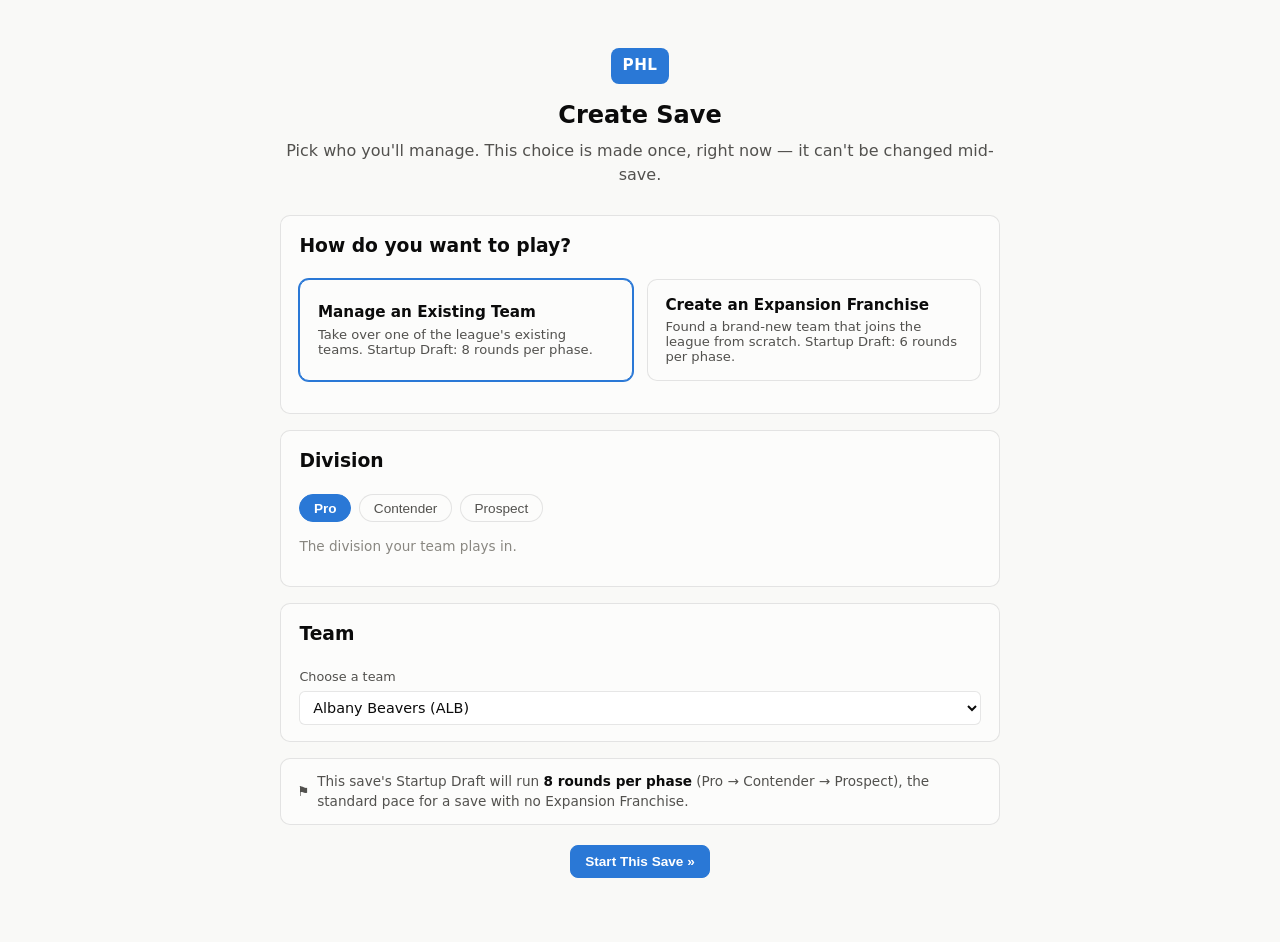
==== create-save.html @ 944d2373 "expansion changes" ====
<!DOCTYPE html>
<html lang="en">
<head>
<meta charset="UTF-8">
<meta name="viewport" content="width=device-width, initial-scale=1.0">
<title>Create Save — PHL Franchise Simulator</title>
<link rel="icon" type="image/svg+xml" href="favicon.svg">
<link rel="stylesheet" href="css/style.css">
</head>
<body>
  <div class="wizard-page">
    <div class="wizard-shell">
      <div class="wizard-header">
        <span class="wizard-brand-mark">PHL</span>
        <h1>Create Save</h1>
        <p>Pick who you'll manage. This choice is made once, right now &mdash; it can't be changed mid-save.</p>
      </div>
      <div id="wizard-root"></div>
    </div>
  </div>

  <!-- Plain scripts (no ES modules), same pattern as index.html — this page
       only needs enough of the stack to read/write the shared save. -->
  <script src="js/utils.js"></script>
  <script src="js/starterData.js"></script>
  <script src="js/state.js"></script>
  <script src="js/createSave.js"></script>
</body>
</html>
---- css/style.css ----
/* PHL Franchise Simulator — stylesheet
   Color tokens follow a validated categorical/sequential palette (see
   README for details); light/dark are both selected via prefers-color-scheme. */

:root {
  color-scheme: light;
  --surface-1: #fcfcfb;
  --surface-2: #f9f9f7;
  --surface-3: #ffffff;
  --text-primary: #0b0b0b;
  --text-secondary: #52514e;
  --text-muted: #898781;
  --gridline: #e1e0d9;
  --border: rgba(11, 11, 11, 0.10);
  --baseline: #c3c2b7;

  --sidebar-bg: #14141a;
  --sidebar-border: rgba(0, 0, 0, 0.08);

  --series-blue: #2a78d6;
  --series-orange: #eb6834;
  --series-aqua: #1baf7a;
  --series-yellow: #eda100;
  --series-magenta: #e87ba4;
  --series-green: #008300;
  --series-violet: #4a3aa7;
  --series-red: #e34948;

  --good: #0ca30c;
  --warning: #fab219;
  --serious: #ec835a;
  --critical: #d03b3b;

  --radius: 10px;
}

@media (prefers-color-scheme: dark) {
  :root {
    color-scheme: dark;
    --surface-1: #1a1a19;
    --surface-2: #0d0d0d;
    --surface-3: #232322;
    --text-primary: #ffffff;
    --text-secondary: #c3c2b7;
    --text-muted: #898781;
    --gridline: #2c2c2a;
    --border: rgba(255, 255, 255, 0.10);
    --baseline: #383835;

    --series-blue: #3987e5;
    --series-orange: #d95926;
    --series-aqua: #199e70;
    --series-yellow: #c98500;
    --series-magenta: #d55181;
    --series-green: #008300;
    --series-violet: #9085e9;
    --series-red: #e66767;

    --good: #0ca30c;
    --warning: #fab219;
    --serious: #ec835a;
    --critical: #e66767;

    --sidebar-bg: #0a0a0c;
    --sidebar-border: rgba(255, 255, 255, 0.08);
  }
}

* { box-sizing: border-box; }

body {
  margin: 0;
  font-family: system-ui, -apple-system, "Segoe UI", sans-serif;
  background: var(--surface-2);
  color: var(--text-primary);
  line-height: 1.5;
}

.muted { color: var(--text-muted); }
.small { font-size: 0.85rem; }
em { color: var(--text-secondary); font-style: normal; }

/* ---------- App shell: sidebar + main area ---------- */
.app-shell {
  display: flex;
  min-height: 100vh;
  align-items: stretch;
}

/* ---------- Sidebar ---------- */
.sidebar {
  width: 232px;
  flex: 0 0 232px;
  background: var(--sidebar-bg);
  border-right: 1px solid var(--sidebar-border);
  display: flex;
  flex-direction: column;
  padding: 1.1rem 0.9rem;
  position: sticky;
  top: 0;
  height: 100vh;
  overflow-y: auto;
  color: #f2f2f0;
}
.sidebar-brand {
  display: flex;
  align-items: center;
  gap: 0.6rem;
  padding: 0.2rem 0.4rem 1rem;
}
.sidebar-brand-mark {
  background: var(--series-blue);
  color: white;
  font-weight: 700;
  padding: 0.35rem 0.55rem;
  border-radius: 8px;
  letter-spacing: 0.03em;
  font-size: 0.9rem;
}
.sidebar-brand-text {
  font-weight: 600;
  font-size: 0.8rem;
  line-height: 1.15;
  color: #f2f2f0;
}

.sidebar-franchise {
  background: rgba(255, 255, 255, 0.04);
  border: 1px solid rgba(255, 255, 255, 0.08);
  border-radius: var(--radius);
  padding: 0.85rem 0.75rem;
  margin-bottom: 1.1rem;
  text-align: center;
}
.sidebar-team-badge {
  width: 42px;
  height: 42px;
  margin: 0 auto 0.5rem;
  border-radius: 10px;
  background: var(--accent, var(--series-blue));
  color: white;
  font-weight: 700;
  font-size: 0.85rem;
  display: flex;
  align-items: center;
  justify-content: center;
}
.sidebar-team-name { font-weight: 600; font-size: 0.88rem; color: #fff; }
.sidebar-team-sub { font-size: 0.72rem; color: #9a9a9e; margin-top: 0.15rem; }
.sidebar-franchise-empty { padding: 0.2rem; line-height: 1.4; }

.sidebar-section-label {
  font-size: 0.68rem;
  text-transform: uppercase;
  letter-spacing: 0.06em;
  color: #75757c;
  padding: 0 0.4rem 0.4rem;
}

.sidebar-nav {
  display: flex;
  flex-direction: column;
  gap: 0.1rem;
  flex: 1;
  overflow-y: auto;
}
.nav-item {
  display: flex;
  align-items: center;
  gap: 0.65rem;
  background: transparent;
  border: none;
  border-radius: 8px;
  padding: 0.55rem 0.65rem;
  font-size: 0.85rem;
  color: #c7c7cc;
  cursor: pointer;
  text-align: left;
  white-space: nowrap;
}
.nav-item:hover { background: rgba(255, 255, 255, 0.06); color: #fff; }
.nav-item-active {
  background: color-mix(in srgb, var(--series-blue) 22%, transparent);
  color: #fff;
  font-weight: 600;
  box-shadow: inset 2px 0 0 var(--series-blue);
}
.nav-icon { font-size: 0.95rem; width: 1.1rem; text-align: center; flex: 0 0 auto; }

.sidebar-bottom { padding-top: 0.75rem; margin-top: 0.5rem; border-top: 1px solid rgba(255, 255, 255, 0.08); }
.btn-sidebar-action {
  width: 100%;
  display: flex;
  align-items: center;
  gap: 0.6rem;
  background: transparent;
  border: 1px solid rgba(255, 255, 255, 0.12);
  border-radius: 8px;
  padding: 0.55rem 0.65rem;
  font-size: 0.82rem;
  color: #c7c7cc;
  cursor: pointer;
}
.btn-sidebar-action:hover { background: rgba(255, 255, 255, 0.06); color: #fff; }

/* ---------- Main area ---------- */
.main-area {
  flex: 1;
  min-width: 0;
  display: flex;
  flex-direction: column;
}

.top-header {
  background: var(--surface-1);
  border-bottom: 1px solid var(--border);
  position: sticky;
  top: 0;
  z-index: 10;
  display: flex;
  align-items: center;
  justify-content: space-between;
  flex-wrap: wrap;
  gap: 0.75rem;
  padding: 0.9rem 1.4rem;
}
.top-header-title { min-width: 160px; }
.top-header-eyebrow {
  font-size: 0.68rem;
  text-transform: uppercase;
  letter-spacing: 0.08em;
  color: var(--text-muted);
  margin-bottom: 0.1rem;
}
.top-header-title h1 { margin: 0; font-size: 1.2rem; }

.top-header-stats { display: flex; gap: 0.5rem; flex-wrap: wrap; }
.stat-pill {
  display: flex;
  flex-direction: column;
  align-items: flex-start;
  gap: 0.05rem;
  background: var(--surface-2);
  border: 1px solid var(--border);
  border-radius: 10px;
  padding: 0.3rem 0.65rem;
  min-width: 64px;
}
.stat-pill-label { font-size: 0.62rem; text-transform: uppercase; letter-spacing: 0.04em; color: var(--text-muted); }
.stat-pill-value { font-size: 0.85rem; font-weight: 700; }
.stat-pill-warn { border-color: var(--critical); }
.stat-pill-warn .stat-pill-value { color: var(--critical); }

.header-advance { display: flex; align-items: center; gap: 0.6rem; }
.week-pill {
  background: var(--surface-2);
  border: 1px solid var(--border);
  border-radius: 999px;
  padding: 0.25rem 0.7rem;
  font-size: 0.8rem;
  font-weight: 600;
  white-space: nowrap;
}
.header-block-warning {
  max-width: 260px;
  font-size: 0.72rem;
  padding: 0.3rem 0.5rem;
  margin-top: 0;
}

/* ---------- Layout ---------- */
.app-main {
  max-width: 1200px;
  padding: 1.25rem 1.4rem;
  width: 100%;
}
.tab-panel { display: none; }
.tab-panel-active { display: block; }

.app-footer {
  text-align: center;
  padding: 1.5rem 1rem 2.5rem;
}

.panel-header {
  display: flex;
  align-items: center;
  justify-content: space-between;
  flex-wrap: wrap;
  gap: 0.75rem;
  margin-bottom: 1rem;
}
.panel-header h2 { margin: 0; }
.header-actions { display: flex; gap: 0.5rem; flex-wrap: wrap; }

/* ---------- Buttons ---------- */
.btn {
  background: var(--surface-3);
  border: 1px solid var(--border);
  color: var(--text-primary);
  padding: 0.5rem 0.9rem;
  border-radius: 8px;
  font-size: 0.85rem;
  cursor: pointer;
}
.btn:hover { border-color: var(--series-blue); }
.btn-primary {
  background: var(--series-blue);
  border-color: var(--series-blue);
  color: white;
  font-weight: 600;
}
.btn-primary:hover { filter: brightness(1.08); }
.btn-danger { color: var(--critical); }
.btn-danger:hover { border-color: var(--critical); }
.btn-sm { padding: 0.3rem 0.6rem; font-size: 0.78rem; }

.action-row {
  display: flex;
  align-items: center;
  gap: 0.6rem;
  flex-wrap: wrap;
  margin-bottom: 1rem;
}

/* ---------- Cards ---------- */
.form-card, .cap-summary-card {
  background: var(--surface-1);
  border: 1px solid var(--border);
  border-radius: var(--radius);
  padding: 1rem 1.15rem;
  margin-bottom: 1rem;
}
.form-card h3 { margin-top: 0; }
.form-grid {
  display: grid;
  grid-template-columns: repeat(auto-fit, minmax(180px, 1fr));
  gap: 0.75rem;
}
label {
  display: flex;
  flex-direction: column;
  gap: 0.3rem;
  font-size: 0.8rem;
  color: var(--text-secondary);
}
input, select {
  font-family: inherit;
  font-size: 0.9rem;
  padding: 0.45rem 0.55rem;
  border-radius: 6px;
  border: 1px solid var(--border);
  background: var(--surface-3);
  color: var(--text-primary);
}
.form-actions { display: flex; gap: 0.5rem; margin-top: 0.9rem; }

.empty-state {
  background: var(--surface-1);
  border: 1px dashed var(--baseline);
  border-radius: var(--radius);
  padding: 1.5rem;
  text-align: center;
  margin-bottom: 1rem;
}

/* ---------- Divisions / teams ---------- */
.division-block { margin-bottom: 1.75rem; }
.division-title { margin-bottom: 0.6rem; }
.team-grid {
  display: grid;
  grid-template-columns: repeat(auto-fill, minmax(220px, 1fr));
  gap: 0.75rem;
}
.team-card {
  border: 1px solid var(--border);
  border-top: 3px solid var(--accent, var(--series-blue));
  background: var(--surface-1);
  border-radius: var(--radius);
  padding: 0.85rem;
}
.team-card-head { display: flex; align-items: center; gap: 0.5rem; margin-bottom: 0.4rem; }
.team-badge {
  background: var(--accent, var(--series-blue));
  color: white;
  font-weight: 700;
  font-size: 0.75rem;
  padding: 0.15rem 0.4rem;
  border-radius: 5px;
}
.team-name { font-weight: 600; }
.team-name-link { cursor: pointer; }
.team-name-link:hover { text-decoration: underline; }
.team-card-stats { font-size: 0.82rem; color: var(--text-secondary); margin-bottom: 0.4rem; }
.team-card-cap { font-size: 0.78rem; margin: 0.25rem 0 0.6rem; }
.team-card-actions { display: flex; gap: 0.4rem; }

.cap-bar, .mini-bar {
  height: 8px;
  background: var(--gridline);
  border-radius: 5px;
  overflow: hidden;
}
.cap-bar-fill {
  height: 100%;
  background: var(--series-blue);
  border-radius: 5px;
}
.cap-bar-lg { height: 12px; margin: 0.5rem 0; }
.cap-over .cap-bar-fill { background: var(--critical); }
.mini-bar { width: 90px; }
.mini-bar-fill { height: 100%; background: var(--series-blue); border-radius: 5px; }
.bar-cell { min-width: 100px; }

.warning-banner {
  background: color-mix(in srgb, var(--critical) 12%, transparent);
  color: var(--critical);
  border: 1px solid var(--critical);
  padding: 0.5rem 0.75rem;
  border-radius: 8px;
  font-size: 0.85rem;
  margin-top: 0.5rem;
}

/* ---------- Tables ---------- */
.data-table {
  width: 100%;
  border-collapse: collapse;
  background: var(--surface-1);
  border: 1px solid var(--border);
  border-radius: var(--radius);
  overflow: hidden;
  font-size: 0.85rem;
  margin-bottom: 1rem;
}
.data-table th, .data-table td {
  text-align: left;
  padding: 0.5rem 0.6rem;
  border-bottom: 1px solid var(--gridline);
  font-variant-numeric: tabular-nums;
}
.data-table th {
  background: var(--surface-2);
  color: var(--text-secondary);
  font-weight: 600;
  font-size: 0.78rem;
  text-transform: uppercase;
  letter-spacing: 0.03em;
}
.data-table tbody tr:last-child td { border-bottom: none; }
.data-table.compact th, .data-table.compact td { padding: 0.35rem 0.5rem; }
.row-actions { display: flex; gap: 0.35rem; white-space: nowrap; }
.team-cell { display: flex; align-items: center; gap: 0.5rem; }
.dot { width: 9px; height: 9px; border-radius: 50%; display: inline-block; }
.standings-table tr.in-playoffs td:first-child { box-shadow: inset 3px 0 0 var(--good); }
.standings-table tr.in-wildcard td:first-child { box-shadow: inset 3px 0 0 var(--warning); }

/* ---------- Pills / chips ---------- */
.pill {
  display: inline-block;
  background: var(--surface-2);
  border: 1px solid var(--border);
  border-radius: 999px;
  padding: 0.2rem 0.6rem;
  font-size: 0.78rem;
}
.pill-accent { border-color: var(--series-blue); color: var(--series-blue); font-weight: 600; }
.pill-warn { border-color: var(--warning); color: var(--serious); }
.pill-clinch { border-color: var(--good); color: var(--good); font-weight: 600; }

.tab-strip { display: flex; gap: 0.4rem; margin-bottom: 1rem; flex-wrap: wrap; }
.chip {
  background: var(--surface-1);
  border: 1px solid var(--border);
  border-radius: 999px;
  padding: 0.35rem 0.85rem;
  font-size: 0.85rem;
  cursor: pointer;
  color: var(--text-secondary);
}
.chip-active { background: var(--series-blue); border-color: var(--series-blue); color: white; font-weight: 600; }

.filter-bar { display: flex; gap: 0.6rem; flex-wrap: wrap; margin-bottom: 1rem; }
.filter-bar select { min-width: 140px; }

/* ---------- Schedule ---------- */
.schedule-list { display: grid; gap: 0.75rem; }
.week-block {
  background: var(--surface-1);
  border: 1px solid var(--border);
  border-radius: var(--radius);
  padding: 0.75rem 1rem;
}
.week-block h4 { margin: 0 0 0.5rem; font-size: 0.9rem; color: var(--text-secondary); }
.game-row {
  display: grid;
  grid-template-columns: 1fr auto 1fr auto;
  align-items: center;
  padding: 0.3rem 0;
  font-size: 0.88rem;
  font-variant-numeric: tabular-nums;
  border-bottom: 1px dashed var(--gridline);
}
.game-row[data-action="toggle-box"] { cursor: pointer; }
.game-row[data-action="toggle-box"]:hover { background: var(--surface-2); }
.game-row:last-child { border-bottom: none; }
.game-team:last-child { text-align: right; }
.game-score { text-align: center; font-weight: 600; }
.game-upcoming .game-score { color: var(--text-muted); font-weight: 400; }
.boxscore-toggle { text-align: right; white-space: nowrap; }

.boxscore { display: grid; grid-template-columns: 1fr 1fr; gap: 1rem; padding: 0.5rem 0 1rem; }
.boxscore-team h5 { margin: 0 0 0.4rem; }
.boxscore-team .data-table { margin-bottom: 0.5rem; }
@media (max-width: 640px) {
  .boxscore { grid-template-columns: 1fr; }
}

/* ---------- Playoffs ---------- */
.playoff-round { margin-bottom: 1.25rem; }
.playoff-round h4 { margin-bottom: 0.6rem; }
.series-grid { display: grid; grid-template-columns: repeat(auto-fit, minmax(240px, 1fr)); gap: 0.75rem; }
.series-card {
  background: var(--surface-1);
  border: 1px solid var(--border);
  border-radius: var(--radius);
  padding: 0.75rem 0.9rem;
}
.series-row { display: flex; justify-content: space-between; padding: 0.15rem 0; }
.series-wins { font-weight: 700; }
.series-games { margin: 0.4rem 0; }
.champion-banner {
  background: color-mix(in srgb, var(--series-yellow) 15%, transparent);
  border: 1px solid var(--series-yellow);
  border-radius: var(--radius);
  padding: 1rem;
  text-align: center;
  font-size: 1.05rem;
  margin-bottom: 1rem;
}

/* ---------- Leaderboards ---------- */
.leaderboard-grid {
  display: grid;
  grid-template-columns: repeat(auto-fit, minmax(260px, 1fr));
  gap: 1rem;
}
.leaderboard-card {
  background: var(--surface-1);
  border: 1px solid var(--border);
  border-radius: var(--radius);
  padding: 0.85rem 1rem;
}
.leaderboard-card h4 { margin-top: 0; }

/* ---------- Dashboard ---------- */
.stat-tile-row { display: flex; gap: 0.75rem; flex-wrap: wrap; margin-bottom: 1.25rem; }
.stat-tile {
  background: var(--surface-1);
  border: 1px solid var(--border);
  border-radius: var(--radius);
  padding: 0.75rem 1.1rem;
  min-width: 130px;
}
.stat-tile-value { font-size: 1.6rem; font-weight: 700; }
.stat-tile-label { color: var(--text-muted); font-size: 0.78rem; text-transform: uppercase; letter-spacing: 0.03em; }
.dashboard-grid {
  display: grid;
  grid-template-columns: repeat(auto-fit, minmax(220px, 1fr));
  gap: 0.75rem;
  margin-bottom: 1rem;
}
.mini-standings { list-style: none; margin: 0; padding: 0; }
.mini-standings li {
  display: flex;
  justify-content: space-between;
  padding: 0.25rem 0;
  border-bottom: 1px dashed var(--gridline);
  font-size: 0.85rem;
}
.mini-standings li:last-child { border-bottom: none; }

/* ---------- Contract offer panel ---------- */
.offer-row td { padding: 0; border-bottom: 1px solid var(--gridline); }
.offer-panel {
  background: var(--surface-2);
  padding: 0.85rem 1rem;
}
.offer-panel-title { font-weight: 600; margin-bottom: 0.5rem; }
.offer-panel-grid {
  display: grid;
  grid-template-columns: repeat(auto-fit, minmax(140px, 1fr));
  gap: 0.75rem;
  align-items: end;
  margin-bottom: 0.5rem;
}
.offer-panel-info { display: flex; flex-direction: column; gap: 0.3rem; }

/* ---------- Trades ---------- */
.trade-columns {
  display: grid;
  grid-template-columns: repeat(auto-fit, minmax(280px, 1fr));
  gap: 1rem;
  margin-bottom: 1rem;
}
.trade-column h3 { margin-top: 0; }
.trade-summary-row {
  display: flex;
  justify-content: space-between;
  padding: 0.3rem 0;
  border-bottom: 1px dashed var(--gridline);
}
.trade-summary-row:last-of-type { border-bottom: none; }

@media (max-width: 900px) {
  .app-shell { flex-direction: column; }
  .sidebar {
    width: 100%;
    flex: 0 0 auto;
    height: auto;
    position: static;
    flex-direction: row;
    align-items: center;
    padding: 0.6rem 0.75rem;
    overflow-x: auto;
    gap: 0.75rem;
  }
  .sidebar-brand { padding: 0; }
  .sidebar-brand-text { display: none; }
  .sidebar-franchise { margin-bottom: 0; padding: 0.4rem 0.6rem; white-space: nowrap; }
  .sidebar-team-badge { width: 30px; height: 30px; margin: 0; }
  .sidebar-section-label { display: none; }
  .sidebar-nav { flex-direction: row; overflow-x: auto; flex: 0 0 auto; }
  .nav-item span:last-child { display: none; }
  .nav-item { padding: 0.5rem; }
  .sidebar-bottom { border-top: none; padding-top: 0; margin-top: 0; }
  .btn-sidebar-action span:last-child { display: none; }
  .btn-sidebar-action { width: auto; padding: 0.5rem; }
}

@media (max-width: 640px) {
  .top-header { flex-direction: column; align-items: flex-start; gap: 0.5rem; }
  .form-grid { grid-template-columns: 1fr; }
}

/* ---------- Create Save wizard (standalone page, no sidebar shell) ---------- */
.wizard-page {
  min-height: 100vh;
  display: flex;
  align-items: flex-start;
  justify-content: center;
  padding: 3rem 1rem 4rem;
}
.wizard-shell { width: 100%; max-width: 720px; }
.wizard-header { text-align: center; margin-bottom: 1.75rem; }
.wizard-brand-mark {
  display: inline-block;
  background: var(--series-blue);
  color: white;
  font-weight: 700;
  padding: 0.4rem 0.7rem;
  border-radius: 8px;
  letter-spacing: 0.03em;
  font-size: 0.95rem;
  margin-bottom: 0.85rem;
}
.wizard-header h1 { margin: 0 0 0.35rem; font-size: 1.5rem; }
.wizard-header p { margin: 0; color: var(--text-secondary); }

.mode-grid {
  display: grid;
  grid-template-columns: repeat(auto-fit, minmax(240px, 1fr));
  gap: 0.85rem;
  margin-bottom: 1rem;
}
.mode-card {
  text-align: left;
  background: var(--surface-1);
  border: 1.5px solid var(--border);
  border-radius: var(--radius);
  padding: 1rem 1.1rem;
  cursor: pointer;
  color: var(--text-primary);
  font-family: inherit;
}
.mode-card:hover { border-color: var(--series-blue); }
.mode-card-selected { border-color: var(--series-blue); box-shadow: 0 0 0 1px var(--series-blue); }
.mode-card h3 { margin: 0 0 0.35rem; font-size: 0.95rem; }
.mode-card p { margin: 0; font-size: 0.82rem; color: var(--text-secondary); }

.chip-row { display: flex; gap: 0.5rem; flex-wrap: wrap; margin-bottom: 0.25rem; }

.draft-rounds-note {
  display: flex;
  align-items: center;
  gap: 0.5rem;
  background: var(--surface-1);
  border: 1px solid var(--border);
  border-radius: var(--radius);
  padding: 0.75rem 1rem;
  margin: 1rem 0;
  font-size: 0.85rem;
  color: var(--text-secondary);
}
.draft-rounds-note strong { color: var(--text-primary); }

.wizard-footer { text-align: center; margin-top: 1.25rem; }
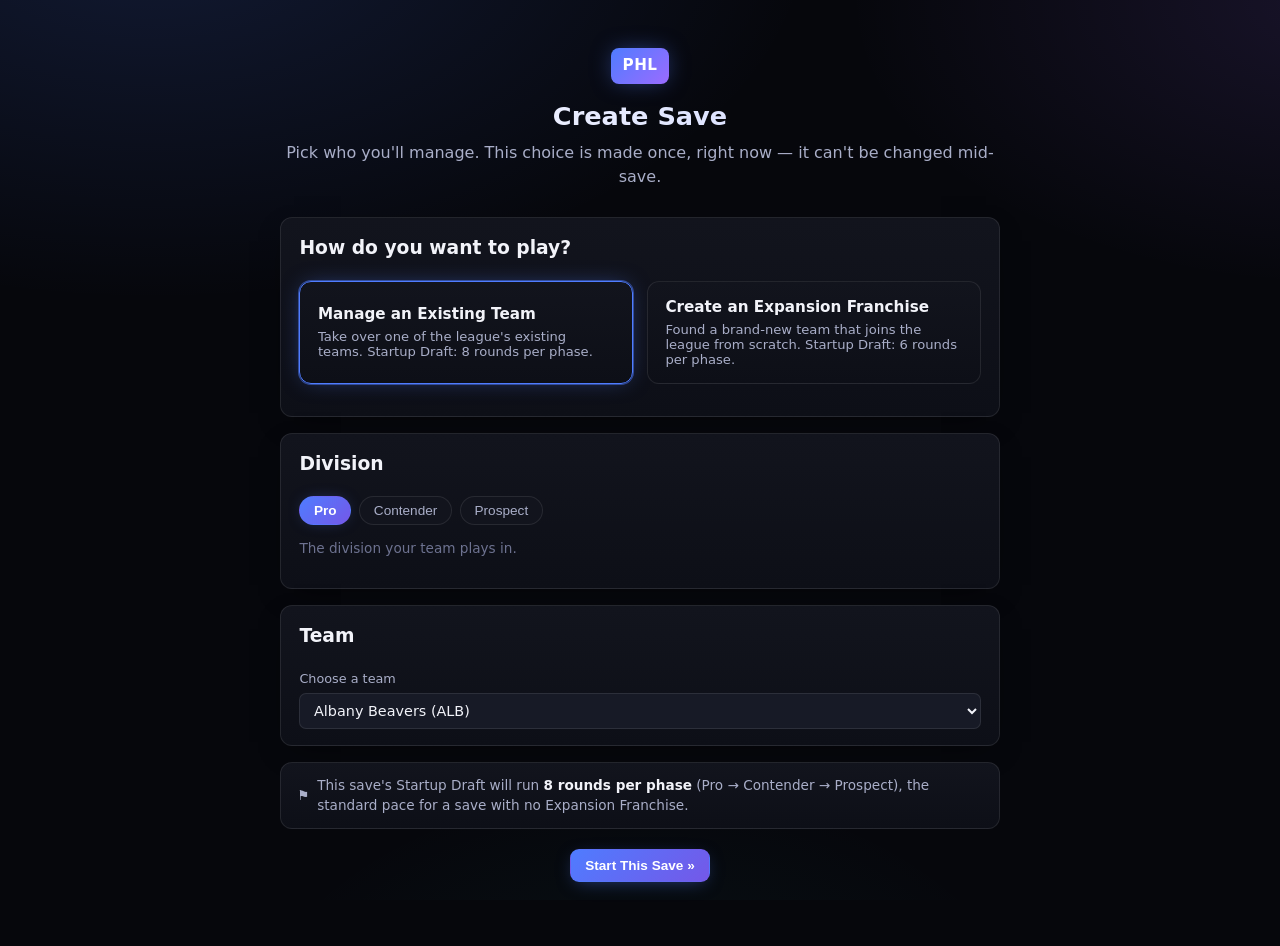
==== commit f5dc2068: "another large ahh update bro omg" ====
--- a/create-save.html
+++ b/create-save.html
@@ -22,6 +22,7 @@
   <!-- Plain scripts (no ES modules), same pattern as index.html — this page
        only needs enough of the stack to read/write the shared save. -->
   <script src="js/utils.js"></script>
+  <script src="js/toast.js"></script>
   <script src="js/starterData.js"></script>
   <script src="js/state.js"></script>
   <script src="js/createSave.js"></script>
--- a/css/style.css
+++ b/css/style.css
@@ -1,69 +1,61 @@
 /* PHL Franchise Simulator — stylesheet
-   Color tokens follow a validated categorical/sequential palette (see
-   README for details); light/dark are both selected via prefers-color-scheme. */
+   A single, deliberately dark "command center" theme — soft glow accents,
+   glassy panels, gradient highlights. Team accent colors still follow a
+   validated categorical palette (js/utils.js CATEGORICAL / colorForId),
+   which is what --accent gets set to inline wherever a team appears. */
 
 :root {
-  color-scheme: light;
-  --surface-1: #fcfcfb;
-  --surface-2: #f9f9f7;
-  --surface-3: #ffffff;
-  --text-primary: #0b0b0b;
-  --text-secondary: #52514e;
-  --text-muted: #898781;
-  --gridline: #e1e0d9;
-  --border: rgba(11, 11, 11, 0.10);
-  --baseline: #c3c2b7;
-
-  --sidebar-bg: #14141a;
-  --sidebar-border: rgba(0, 0, 0, 0.08);
-
-  --series-blue: #2a78d6;
-  --series-orange: #eb6834;
-  --series-aqua: #1baf7a;
-  --series-yellow: #eda100;
-  --series-magenta: #e87ba4;
-  --series-green: #008300;
-  --series-violet: #4a3aa7;
-  --series-red: #e34948;
-
-  --good: #0ca30c;
-  --warning: #fab219;
-  --serious: #ec835a;
-  --critical: #d03b3b;
-
-  --radius: 10px;
-}
-
-@media (prefers-color-scheme: dark) {
-  :root {
-    color-scheme: dark;
-    --surface-1: #1a1a19;
-    --surface-2: #0d0d0d;
-    --surface-3: #232322;
-    --text-primary: #ffffff;
-    --text-secondary: #c3c2b7;
-    --text-muted: #898781;
-    --gridline: #2c2c2a;
-    --border: rgba(255, 255, 255, 0.10);
-    --baseline: #383835;
-
-    --series-blue: #3987e5;
-    --series-orange: #d95926;
-    --series-aqua: #199e70;
-    --series-yellow: #c98500;
-    --series-magenta: #d55181;
-    --series-green: #008300;
-    --series-violet: #9085e9;
-    --series-red: #e66767;
-
-    --good: #0ca30c;
-    --warning: #fab219;
-    --serious: #ec835a;
-    --critical: #e66767;
-
-    --sidebar-bg: #0a0a0c;
-    --sidebar-border: rgba(255, 255, 255, 0.08);
-  }
+  color-scheme: dark;
+
+  /* Base surfaces — layered near-black, each a touch lighter than the last */
+  --bg-void: #06070c;
+  --bg-deep: #0a0b12;
+  --surface-1: #12141d;
+  --surface-2: #0d0f17;
+  --surface-3: #171a26;
+  --surface-glass: rgba(15, 17, 26, 0.72);
+
+  --text-primary: #f2f3f9;
+  --text-secondary: #a9aec8;
+  --text-muted: #6d7290;
+
+  --gridline: rgba(255, 255, 255, 0.06);
+  --border: rgba(255, 255, 255, 0.09);
+  --border-strong: rgba(255, 255, 255, 0.16);
+  --baseline: rgba(255, 255, 255, 0.2);
+
+  --sidebar-bg: #08090f;
+  --sidebar-border: rgba(255, 255, 255, 0.06);
+
+  /* Glow accent pair — electric blue + violet, the theme's signature */
+  --glow-1: #4f7cff;
+  --glow-1-soft: rgba(79, 124, 255, 0.5);
+  --glow-2: #9b6bff;
+  --glow-2-soft: rgba(155, 107, 255, 0.45);
+  --glow-cyan: #35e0d0;
+
+  /* Categorical team-accent colors (see js/utils.js CATEGORICAL — kept in
+     sync so --accent inline styles and this palette read consistently) */
+  --series-blue: #3987e5;
+  --series-orange: #ff8a4c;
+  --series-aqua: #22c99a;
+  --series-yellow: #f0b429;
+  --series-magenta: #ef7fb0;
+  --series-green: #3fbf3f;
+  --series-violet: #9f8ff0;
+  --series-red: #ef6360;
+
+  --good: #2fce6a;
+  --warning: #f0b429;
+  --serious: #ff8a63;
+  --critical: #ff5c6c;
+
+  --radius: 12px;
+  --radius-lg: 16px;
+
+  --shadow-lift: 0 10px 30px -14px rgba(0, 0, 0, 0.65);
+  --glow-ring: 0 0 0 1px var(--glow-1-soft), 0 0 22px -6px var(--glow-1-soft);
+  --glow-ring-soft: 0 0 0 1px rgba(79, 124, 255, 0.22), 0 0 18px -10px var(--glow-1-soft);
 }
 
 * { box-sizing: border-box; }
@@ -71,15 +63,25 @@
 body {
   margin: 0;
   font-family: system-ui, -apple-system, "Segoe UI", sans-serif;
-  background: var(--surface-2);
   color: var(--text-primary);
   line-height: 1.5;
+  background-color: var(--bg-void);
+  background-image:
+    radial-gradient(1100px 620px at 12% -8%, rgba(79, 124, 255, 0.16), transparent 60%),
+    radial-gradient(900px 520px at 105% 0%, rgba(155, 107, 255, 0.12), transparent 55%),
+    radial-gradient(700px 500px at 50% 120%, rgba(53, 224, 208, 0.06), transparent 60%);
+  background-attachment: fixed;
+  background-repeat: no-repeat;
 }
 
 .muted { color: var(--text-muted); }
 .small { font-size: 0.85rem; }
 em { color: var(--text-secondary); font-style: normal; }
 
+@media (prefers-reduced-motion: reduce) {
+  * { animation: none !important; transition: none !important; }
+}
+
 /* ---------- App shell: sidebar + main area ---------- */
 .app-shell {
   display: flex;
@@ -89,10 +91,11 @@
 
 /* ---------- Sidebar ---------- */
 .sidebar {
-  width: 232px;
-  flex: 0 0 232px;
-  background: var(--sidebar-bg);
+  width: 236px;
+  flex: 0 0 236px;
+  background: linear-gradient(180deg, var(--sidebar-bg), #060710);
   border-right: 1px solid var(--sidebar-border);
+  box-shadow: 1px 0 0 rgba(79, 124, 255, 0.05);
   display: flex;
   flex-direction: column;
   padding: 1.1rem 0.9rem;
@@ -106,16 +109,17 @@
   display: flex;
   align-items: center;
   gap: 0.6rem;
-  padding: 0.2rem 0.4rem 1rem;
+  padding: 0.2rem 0.4rem 1.1rem;
 }
 .sidebar-brand-mark {
-  background: var(--series-blue);
+  background: linear-gradient(135deg, var(--glow-1), var(--glow-2));
   color: white;
   font-weight: 700;
-  padding: 0.35rem 0.55rem;
+  padding: 0.35rem 0.6rem;
   border-radius: 8px;
   letter-spacing: 0.03em;
   font-size: 0.9rem;
+  box-shadow: 0 0 18px -4px var(--glow-1-soft);
 }
 .sidebar-brand-text {
   font-weight: 600;
@@ -125,42 +129,37 @@
 }
 
 .sidebar-franchise {
-  background: rgba(255, 255, 255, 0.04);
+  background: linear-gradient(180deg, rgba(79, 124, 255, 0.08), rgba(255, 255, 255, 0.02));
   border: 1px solid rgba(255, 255, 255, 0.08);
   border-radius: var(--radius);
-  padding: 0.85rem 0.75rem;
+  padding: 0.9rem 0.75rem;
   margin-bottom: 1.1rem;
   text-align: center;
 }
 .sidebar-team-badge {
-  width: 42px;
-  height: 42px;
+  width: 46px;
+  height: 46px;
   margin: 0 auto 0.5rem;
-  border-radius: 10px;
-  background: var(--accent, var(--series-blue));
-  color: white;
-  font-weight: 700;
-  font-size: 0.85rem;
   display: flex;
   align-items: center;
   justify-content: center;
 }
 .sidebar-team-name { font-weight: 600; font-size: 0.88rem; color: #fff; }
-.sidebar-team-sub { font-size: 0.72rem; color: #9a9a9e; margin-top: 0.15rem; }
+.sidebar-team-sub { font-size: 0.72rem; color: #9a9ec2; margin-top: 0.15rem; }
 .sidebar-franchise-empty { padding: 0.2rem; line-height: 1.4; }
 
 .sidebar-section-label {
-  font-size: 0.68rem;
+  font-size: 0.66rem;
   text-transform: uppercase;
-  letter-spacing: 0.06em;
-  color: #75757c;
+  letter-spacing: 0.08em;
+  color: #6a6e8e;
   padding: 0 0.4rem 0.4rem;
 }
 
 .sidebar-nav {
   display: flex;
   flex-direction: column;
-  gap: 0.1rem;
+  gap: 0.15rem;
   flex: 1;
   overflow-y: auto;
 }
@@ -170,20 +169,21 @@
   gap: 0.65rem;
   background: transparent;
   border: none;
-  border-radius: 8px;
+  border-radius: 9px;
   padding: 0.55rem 0.65rem;
   font-size: 0.85rem;
-  color: #c7c7cc;
+  color: #b6b9d4;
   cursor: pointer;
   text-align: left;
   white-space: nowrap;
+  transition: background 0.15s ease, color 0.15s ease;
 }
 .nav-item:hover { background: rgba(255, 255, 255, 0.06); color: #fff; }
 .nav-item-active {
-  background: color-mix(in srgb, var(--series-blue) 22%, transparent);
+  background: linear-gradient(90deg, rgba(79, 124, 255, 0.24), rgba(155, 107, 255, 0.08));
   color: #fff;
   font-weight: 600;
-  box-shadow: inset 2px 0 0 var(--series-blue);
+  box-shadow: inset 2px 0 0 var(--glow-1), 0 0 16px -8px var(--glow-1-soft);
 }
 .nav-icon { font-size: 0.95rem; width: 1.1rem; text-align: center; flex: 0 0 auto; }
 
@@ -194,14 +194,15 @@
   align-items: center;
   gap: 0.6rem;
   background: transparent;
-  border: 1px solid rgba(255, 255, 255, 0.12);
+  border: 1px solid rgba(255, 255, 255, 0.14);
   border-radius: 8px;
   padding: 0.55rem 0.65rem;
   font-size: 0.82rem;
   color: #c7c7cc;
   cursor: pointer;
-}
-.btn-sidebar-action:hover { background: rgba(255, 255, 255, 0.06); color: #fff; }
+  transition: border-color 0.15s ease, color 0.15s ease, box-shadow 0.15s ease;
+}
+.btn-sidebar-action:hover { border-color: var(--glow-1); color: #fff; box-shadow: 0 0 14px -6px var(--glow-1-soft); }
 
 /* ---------- Main area ---------- */
 .main-area {
@@ -212,7 +213,9 @@
 }
 
 .top-header {
-  background: var(--surface-1);
+  background: var(--surface-glass);
+  backdrop-filter: blur(10px);
+  -webkit-backdrop-filter: blur(10px);
   border-bottom: 1px solid var(--border);
   position: sticky;
   top: 0;
@@ -228,11 +231,18 @@
 .top-header-eyebrow {
   font-size: 0.68rem;
   text-transform: uppercase;
-  letter-spacing: 0.08em;
+  letter-spacing: 0.1em;
   color: var(--text-muted);
   margin-bottom: 0.1rem;
 }
-.top-header-title h1 { margin: 0; font-size: 1.2rem; }
+.top-header-title h1 {
+  margin: 0;
+  font-size: 1.25rem;
+  background: linear-gradient(90deg, #fff, #c9d2ff);
+  -webkit-background-clip: text;
+  background-clip: text;
+  color: transparent;
+}
 
 .top-header-stats { display: flex; gap: 0.5rem; flex-wrap: wrap; }
 .stat-pill {
@@ -245,10 +255,12 @@
   border-radius: 10px;
   padding: 0.3rem 0.65rem;
   min-width: 64px;
-}
-.stat-pill-label { font-size: 0.62rem; text-transform: uppercase; letter-spacing: 0.04em; color: var(--text-muted); }
+  transition: box-shadow 0.15s ease, border-color 0.15s ease;
+}
+.stat-pill:hover { border-color: rgba(79, 124, 255, 0.4); box-shadow: 0 0 14px -8px var(--glow-1-soft); }
+.stat-pill-label { font-size: 0.62rem; text-transform: uppercase; letter-spacing: 0.05em; color: var(--text-muted); }
 .stat-pill-value { font-size: 0.85rem; font-weight: 700; }
-.stat-pill-warn { border-color: var(--critical); }
+.stat-pill-warn { border-color: var(--critical); box-shadow: 0 0 14px -8px rgba(255, 92, 108, 0.5); }
 .stat-pill-warn .stat-pill-value { color: var(--critical); }
 
 .header-advance { display: flex; align-items: center; gap: 0.6rem; }
@@ -290,8 +302,9 @@
   gap: 0.75rem;
   margin-bottom: 1rem;
 }
-.panel-header h2 { margin: 0; }
+.panel-header h2 { margin: 0; display: flex; align-items: center; gap: 0.6rem; }
 .header-actions { display: flex; gap: 0.5rem; flex-wrap: wrap; }
+.team-detail-heading .team-crest { margin: 0; }
 
 /* ---------- Buttons ---------- */
 .btn {
@@ -299,21 +312,25 @@
   border: 1px solid var(--border);
   color: var(--text-primary);
   padding: 0.5rem 0.9rem;
-  border-radius: 8px;
+  border-radius: 9px;
   font-size: 0.85rem;
   cursor: pointer;
-}
-.btn:hover { border-color: var(--series-blue); }
+  transition: border-color 0.15s ease, box-shadow 0.15s ease, transform 0.1s ease;
+}
+.btn:hover { border-color: var(--glow-1); box-shadow: 0 0 14px -7px var(--glow-1-soft); }
+.btn:active { transform: translateY(1px); }
 .btn-primary {
-  background: var(--series-blue);
-  border-color: var(--series-blue);
+  background: linear-gradient(135deg, var(--glow-1), #7458e8);
+  border-color: transparent;
   color: white;
   font-weight: 600;
-}
-.btn-primary:hover { filter: brightness(1.08); }
+  box-shadow: 0 4px 18px -6px var(--glow-1-soft);
+}
+.btn-primary:hover { filter: brightness(1.1); box-shadow: 0 4px 22px -4px var(--glow-1-soft), 0 0 0 1px rgba(255, 255, 255, 0.08); }
 .btn-danger { color: var(--critical); }
-.btn-danger:hover { border-color: var(--critical); }
+.btn-danger:hover { border-color: var(--critical); box-shadow: 0 0 14px -7px rgba(255, 92, 108, 0.5); }
 .btn-sm { padding: 0.3rem 0.6rem; font-size: 0.78rem; }
+.btn[disabled] { opacity: 0.45; cursor: not-allowed; box-shadow: none; }
 
 .action-row {
   display: flex;
@@ -325,11 +342,12 @@
 
 /* ---------- Cards ---------- */
 .form-card, .cap-summary-card {
-  background: var(--surface-1);
+  background: linear-gradient(180deg, var(--surface-1), var(--surface-2));
   border: 1px solid var(--border);
   border-radius: var(--radius);
   padding: 1rem 1.15rem;
   margin-bottom: 1rem;
+  box-shadow: var(--shadow-lift);
 }
 .form-card h3 { margin-top: 0; }
 .form-grid {
@@ -347,22 +365,69 @@
 input, select {
   font-family: inherit;
   font-size: 0.9rem;
-  padding: 0.45rem 0.55rem;
-  border-radius: 6px;
+  padding: 0.5rem 0.6rem;
+  border-radius: 7px;
   border: 1px solid var(--border);
   background: var(--surface-3);
   color: var(--text-primary);
-}
-.form-actions { display: flex; gap: 0.5rem; margin-top: 0.9rem; }
+  transition: border-color 0.15s ease, box-shadow 0.15s ease;
+}
+input:focus, select:focus {
+  outline: none;
+  border-color: var(--glow-1);
+  box-shadow: 0 0 0 3px rgba(79, 124, 255, 0.18);
+}
+.form-actions { display: flex; gap: 0.5rem; margin-top: 0.9rem; flex-wrap: wrap; }
 
 .empty-state {
-  background: var(--surface-1);
+  background: linear-gradient(180deg, var(--surface-1), var(--surface-2));
   border: 1px dashed var(--baseline);
   border-radius: var(--radius);
   padding: 1.5rem;
   text-align: center;
   margin-bottom: 1rem;
 }
+
+/* ---------- Team crests (real PHL logos, with a colored-badge fallback) */
+.team-crest {
+  --crest-size: 30px;
+  display: inline-flex;
+  align-items: center;
+  justify-content: center;
+  width: var(--crest-size);
+  height: var(--crest-size);
+  border-radius: 8px;
+  overflow: hidden;
+  flex: 0 0 auto;
+  background: radial-gradient(circle at 30% 20%, color-mix(in srgb, var(--accent, var(--glow-1)) 55%, #05060a), #05060a 75%);
+  box-shadow: 0 0 0 1px rgba(255, 255, 255, 0.08), 0 0 12px -4px color-mix(in srgb, var(--accent, var(--glow-1)) 60%, transparent);
+  position: relative;
+  vertical-align: middle;
+  margin-right: 0.5rem;
+}
+.team-crest img { width: 100%; height: 100%; object-fit: contain; padding: 2px; }
+.team-crest.crest-fallback img { display: none; }
+.team-crest::after { content: none; }
+.team-crest.crest-fallback::after,
+.team-crest-plain::after {
+  content: attr(data-abbr);
+  position: absolute;
+  inset: 0;
+  display: flex;
+  align-items: center;
+  justify-content: center;
+  color: #fff;
+  font-weight: 700;
+  font-size: 0.68rem;
+  letter-spacing: 0.02em;
+}
+.team-crest-plain { color: transparent; }
+.team-crest.crest-sm { --crest-size: 20px; border-radius: 6px; margin-right: 0.4rem; }
+.team-crest.crest-sm::after, .team-crest.crest-sm.crest-fallback::after { font-size: 0.56rem; }
+.team-crest.crest-lg { --crest-size: 44px; border-radius: 11px; margin-right: 0.65rem; }
+.team-crest.crest-lg::after, .team-crest.crest-lg.crest-fallback::after { font-size: 0.85rem; }
+.sidebar-team-badge .team-crest.crest-lg { margin-right: 0; }
+.champion-banner .team-crest.crest-lg { margin-right: 0.6rem; vertical-align: -14px; }
 
 /* ---------- Divisions / teams ---------- */
 .division-block { margin-bottom: 1.75rem; }
@@ -374,14 +439,20 @@
 }
 .team-card {
   border: 1px solid var(--border);
-  border-top: 3px solid var(--accent, var(--series-blue));
-  background: var(--surface-1);
+  border-top: 2px solid var(--accent, var(--glow-1));
+  background: linear-gradient(180deg, var(--surface-1), var(--surface-2));
   border-radius: var(--radius);
   padding: 0.85rem;
+  box-shadow: var(--shadow-lift);
+  transition: box-shadow 0.15s ease, transform 0.1s ease;
+}
+.team-card:hover {
+  box-shadow: var(--shadow-lift), 0 0 20px -10px color-mix(in srgb, var(--accent, var(--glow-1)) 70%, transparent);
+  transform: translateY(-1px);
 }
 .team-card-head { display: flex; align-items: center; gap: 0.5rem; margin-bottom: 0.4rem; }
 .team-badge {
-  background: var(--accent, var(--series-blue));
+  background: var(--accent, var(--glow-1));
   color: white;
   font-weight: 700;
   font-size: 0.75rem;
@@ -390,36 +461,38 @@
 }
 .team-name { font-weight: 600; }
 .team-name-link { cursor: pointer; }
-.team-name-link:hover { text-decoration: underline; }
+.team-name-link:hover { text-decoration: underline; text-decoration-color: var(--glow-1); }
 .team-card-stats { font-size: 0.82rem; color: var(--text-secondary); margin-bottom: 0.4rem; }
 .team-card-cap { font-size: 0.78rem; margin: 0.25rem 0 0.6rem; }
 .team-card-actions { display: flex; gap: 0.4rem; }
 
 .cap-bar, .mini-bar {
   height: 8px;
-  background: var(--gridline);
+  background: rgba(255, 255, 255, 0.06);
   border-radius: 5px;
   overflow: hidden;
 }
 .cap-bar-fill {
   height: 100%;
-  background: var(--series-blue);
+  background: linear-gradient(90deg, var(--glow-1), var(--glow-cyan));
   border-radius: 5px;
+  box-shadow: 0 0 10px -2px var(--glow-1-soft);
 }
 .cap-bar-lg { height: 12px; margin: 0.5rem 0; }
-.cap-over .cap-bar-fill { background: var(--critical); }
+.cap-over .cap-bar-fill { background: linear-gradient(90deg, var(--critical), #ff8a63); box-shadow: 0 0 10px -2px rgba(255, 92, 108, 0.6); }
 .mini-bar { width: 90px; }
-.mini-bar-fill { height: 100%; background: var(--series-blue); border-radius: 5px; }
+.mini-bar-fill { height: 100%; background: linear-gradient(90deg, var(--glow-1), var(--glow-cyan)); border-radius: 5px; }
 .bar-cell { min-width: 100px; }
 
 .warning-banner {
-  background: color-mix(in srgb, var(--critical) 12%, transparent);
-  color: var(--critical);
-  border: 1px solid var(--critical);
+  background: rgba(255, 92, 108, 0.1);
+  color: #ff9aa5;
+  border: 1px solid rgba(255, 92, 108, 0.4);
   padding: 0.5rem 0.75rem;
   border-radius: 8px;
   font-size: 0.85rem;
   margin-top: 0.5rem;
+  box-shadow: 0 0 16px -8px rgba(255, 92, 108, 0.5);
 }
 
 /* ---------- Tables ---------- */
@@ -432,6 +505,7 @@
   overflow: hidden;
   font-size: 0.85rem;
   margin-bottom: 1rem;
+  box-shadow: var(--shadow-lift);
 }
 .data-table th, .data-table td {
   text-align: left;
@@ -443,14 +517,16 @@
   background: var(--surface-2);
   color: var(--text-secondary);
   font-weight: 600;
-  font-size: 0.78rem;
+  font-size: 0.76rem;
   text-transform: uppercase;
-  letter-spacing: 0.03em;
-}
+  letter-spacing: 0.04em;
+}
+.data-table tbody tr { transition: background 0.12s ease; }
+.data-table tbody tr:hover { background: rgba(79, 124, 255, 0.06); }
 .data-table tbody tr:last-child td { border-bottom: none; }
 .data-table.compact th, .data-table.compact td { padding: 0.35rem 0.5rem; }
 .row-actions { display: flex; gap: 0.35rem; white-space: nowrap; }
-.team-cell { display: flex; align-items: center; gap: 0.5rem; }
+.team-cell { display: flex; align-items: center; }
 .dot { width: 9px; height: 9px; border-radius: 50%; display: inline-block; }
 .standings-table tr.in-playoffs td:first-child { box-shadow: inset 3px 0 0 var(--good); }
 .standings-table tr.in-wildcard td:first-child { box-shadow: inset 3px 0 0 var(--warning); }
@@ -464,9 +540,19 @@
   padding: 0.2rem 0.6rem;
   font-size: 0.78rem;
 }
-.pill-accent { border-color: var(--series-blue); color: var(--series-blue); font-weight: 600; }
+.pill-accent { border-color: var(--glow-1); color: #b9c8ff; font-weight: 600; box-shadow: 0 0 10px -6px var(--glow-1-soft); }
 .pill-warn { border-color: var(--warning); color: var(--serious); }
-.pill-clinch { border-color: var(--good); color: var(--good); font-weight: 600; }
+.pill-clinch { border-color: var(--good); color: var(--good); font-weight: 600; box-shadow: 0 0 10px -6px rgba(47, 206, 106, 0.5); }
+.pill-loss { border-color: var(--critical); color: var(--critical); font-weight: 600; }
+
+/* ---------- Dashboard "at a glance" hub ---------- */
+.dashboard-hub-grid {
+  display: grid;
+  grid-template-columns: repeat(auto-fit, minmax(200px, 1fr));
+  gap: 1rem;
+}
+.hub-section h4 { margin: 0 0 0.4rem; font-size: 0.85rem; color: var(--text-secondary); text-transform: uppercase; letter-spacing: 0.03em; }
+.form-pills { display: flex; gap: 0.3rem; flex-wrap: wrap; }
 
 .tab-strip { display: flex; gap: 0.4rem; margin-bottom: 1rem; flex-wrap: wrap; }
 .chip {
@@ -477,16 +563,40 @@
   font-size: 0.85rem;
   cursor: pointer;
   color: var(--text-secondary);
-}
-.chip-active { background: var(--series-blue); border-color: var(--series-blue); color: white; font-weight: 600; }
+  transition: border-color 0.15s ease, box-shadow 0.15s ease, color 0.15s ease;
+}
+.chip:hover { border-color: var(--glow-1); color: var(--text-primary); }
+.chip-active {
+  background: linear-gradient(135deg, var(--glow-1), #7458e8);
+  border-color: transparent;
+  color: white;
+  font-weight: 600;
+  box-shadow: 0 0 16px -6px var(--glow-1-soft);
+}
 
 .filter-bar { display: flex; gap: 0.6rem; flex-wrap: wrap; margin-bottom: 1rem; }
 .filter-bar select { min-width: 140px; }
 
 /* ---------- Schedule ---------- */
+.schedule-layout { display: grid; grid-template-columns: 300px 1fr; gap: 1rem; align-items: start; }
+.previous-week-panel {
+  background: linear-gradient(180deg, var(--surface-1), var(--surface-2));
+  border: 1px solid var(--border);
+  border-radius: var(--radius);
+  padding: 0.85rem 1rem;
+  box-shadow: var(--shadow-lift);
+  position: sticky;
+  top: 0.75rem;
+}
+.previous-week-panel h3 { margin: 0 0 0.6rem; font-size: 1rem; }
+.previous-week-panel .game-row { font-size: 0.85rem; }
+@media (max-width: 860px) {
+  .schedule-layout { grid-template-columns: 1fr; }
+  .previous-week-panel { position: static; }
+}
 .schedule-list { display: grid; gap: 0.75rem; }
 .week-block {
-  background: var(--surface-1);
+  background: linear-gradient(180deg, var(--surface-1), var(--surface-2));
   border: 1px solid var(--border);
   border-radius: var(--radius);
   padding: 0.75rem 1rem;
@@ -502,7 +612,7 @@
   border-bottom: 1px dashed var(--gridline);
 }
 .game-row[data-action="toggle-box"] { cursor: pointer; }
-.game-row[data-action="toggle-box"]:hover { background: var(--surface-2); }
+.game-row[data-action="toggle-box"]:hover { background: rgba(79, 124, 255, 0.05); }
 .game-row:last-child { border-bottom: none; }
 .game-team:last-child { text-align: right; }
 .game-score { text-align: center; font-weight: 600; }
@@ -521,22 +631,25 @@
 .playoff-round h4 { margin-bottom: 0.6rem; }
 .series-grid { display: grid; grid-template-columns: repeat(auto-fit, minmax(240px, 1fr)); gap: 0.75rem; }
 .series-card {
-  background: var(--surface-1);
+  background: linear-gradient(180deg, var(--surface-1), var(--surface-2));
   border: 1px solid var(--border);
   border-radius: var(--radius);
   padding: 0.75rem 0.9rem;
-}
-.series-row { display: flex; justify-content: space-between; padding: 0.15rem 0; }
+  box-shadow: var(--shadow-lift);
+}
+.series-row { display: flex; align-items: center; justify-content: space-between; padding: 0.2rem 0; }
+.series-team { display: flex; align-items: center; }
 .series-wins { font-weight: 700; }
 .series-games { margin: 0.4rem 0; }
 .champion-banner {
-  background: color-mix(in srgb, var(--series-yellow) 15%, transparent);
+  background: linear-gradient(135deg, rgba(240, 180, 41, 0.16), rgba(240, 180, 41, 0.04));
   border: 1px solid var(--series-yellow);
   border-radius: var(--radius);
   padding: 1rem;
   text-align: center;
   font-size: 1.05rem;
   margin-bottom: 1rem;
+  box-shadow: 0 0 26px -10px rgba(240, 180, 41, 0.5);
 }
 
 /* ---------- Leaderboards ---------- */
@@ -546,23 +659,32 @@
   gap: 1rem;
 }
 .leaderboard-card {
-  background: var(--surface-1);
+  background: linear-gradient(180deg, var(--surface-1), var(--surface-2));
   border: 1px solid var(--border);
   border-radius: var(--radius);
   padding: 0.85rem 1rem;
+  box-shadow: var(--shadow-lift);
 }
 .leaderboard-card h4 { margin-top: 0; }
 
 /* ---------- Dashboard ---------- */
 .stat-tile-row { display: flex; gap: 0.75rem; flex-wrap: wrap; margin-bottom: 1.25rem; }
 .stat-tile {
-  background: var(--surface-1);
+  background: linear-gradient(180deg, var(--surface-1), var(--surface-2));
   border: 1px solid var(--border);
   border-radius: var(--radius);
   padding: 0.75rem 1.1rem;
   min-width: 130px;
-}
-.stat-tile-value { font-size: 1.6rem; font-weight: 700; }
+  box-shadow: var(--shadow-lift);
+}
+.stat-tile-value {
+  font-size: 1.6rem;
+  font-weight: 700;
+  background: linear-gradient(90deg, #fff, #c9d2ff);
+  -webkit-background-clip: text;
+  background-clip: text;
+  color: transparent;
+}
 .stat-tile-label { color: var(--text-muted); font-size: 0.78rem; text-transform: uppercase; letter-spacing: 0.03em; }
 .dashboard-grid {
   display: grid;
@@ -573,12 +695,14 @@
 .mini-standings { list-style: none; margin: 0; padding: 0; }
 .mini-standings li {
   display: flex;
+  align-items: center;
   justify-content: space-between;
-  padding: 0.25rem 0;
+  padding: 0.3rem 0;
   border-bottom: 1px dashed var(--gridline);
   font-size: 0.85rem;
 }
 .mini-standings li:last-child { border-bottom: none; }
+.mini-standings-team { display: flex; align-items: center; }
 
 /* ---------- Contract offer panel ---------- */
 .offer-row td { padding: 0; border-bottom: 1px solid var(--gridline); }
@@ -604,6 +728,7 @@
   margin-bottom: 1rem;
 }
 .trade-column h3 { margin-top: 0; }
+.trade-column-heading { display: flex; align-items: center; flex-wrap: wrap; }
 .trade-summary-row {
   display: flex;
   justify-content: space-between;
@@ -655,7 +780,7 @@
 .wizard-header { text-align: center; margin-bottom: 1.75rem; }
 .wizard-brand-mark {
   display: inline-block;
-  background: var(--series-blue);
+  background: linear-gradient(135deg, var(--glow-1), var(--glow-2));
   color: white;
   font-weight: 700;
   padding: 0.4rem 0.7rem;
@@ -663,8 +788,16 @@
   letter-spacing: 0.03em;
   font-size: 0.95rem;
   margin-bottom: 0.85rem;
-}
-.wizard-header h1 { margin: 0 0 0.35rem; font-size: 1.5rem; }
+  box-shadow: 0 0 22px -4px var(--glow-1-soft);
+}
+.wizard-header h1 {
+  margin: 0 0 0.35rem;
+  font-size: 1.6rem;
+  background: linear-gradient(90deg, #fff, #c9d2ff);
+  -webkit-background-clip: text;
+  background-clip: text;
+  color: transparent;
+}
 .wizard-header p { margin: 0; color: var(--text-secondary); }
 
 .mode-grid {
@@ -675,16 +808,17 @@
 }
 .mode-card {
   text-align: left;
-  background: var(--surface-1);
+  background: linear-gradient(180deg, var(--surface-1), var(--surface-2));
   border: 1.5px solid var(--border);
   border-radius: var(--radius);
   padding: 1rem 1.1rem;
   cursor: pointer;
   color: var(--text-primary);
   font-family: inherit;
-}
-.mode-card:hover { border-color: var(--series-blue); }
-.mode-card-selected { border-color: var(--series-blue); box-shadow: 0 0 0 1px var(--series-blue); }
+  transition: border-color 0.15s ease, box-shadow 0.15s ease, transform 0.1s ease;
+}
+.mode-card:hover { border-color: var(--glow-1); transform: translateY(-1px); }
+.mode-card-selected { border-color: var(--glow-1); box-shadow: var(--glow-ring); }
 .mode-card h3 { margin: 0 0 0.35rem; font-size: 0.95rem; }
 .mode-card p { margin: 0; font-size: 0.82rem; color: var(--text-secondary); }
 
@@ -694,7 +828,7 @@
   display: flex;
   align-items: center;
   gap: 0.5rem;
-  background: var(--surface-1);
+  background: linear-gradient(180deg, var(--surface-1), var(--surface-2));
   border: 1px solid var(--border);
   border-radius: var(--radius);
   padding: 0.75rem 1rem;
@@ -705,3 +839,146 @@
 .draft-rounds-note strong { color: var(--text-primary); }
 
 .wizard-footer { text-align: center; margin-top: 1.25rem; }
+
+/* ---------- Nav badge (Inbox unread count) ---------- */
+.nav-item { position: relative; }
+.nav-badge {
+  margin-left: auto;
+  background: linear-gradient(135deg, var(--critical), #ff8a63);
+  color: white;
+  font-size: 0.66rem;
+  font-weight: 700;
+  min-width: 17px;
+  height: 17px;
+  padding: 0 0.3rem;
+  border-radius: 999px;
+  display: inline-flex;
+  align-items: center;
+  justify-content: center;
+  box-shadow: 0 0 10px -2px rgba(255, 92, 108, 0.6);
+}
+
+/* ---------- Inbox ---------- */
+.inbox-list { display: grid; gap: 0.5rem; }
+.inbox-item {
+  display: flex;
+  gap: 0.75rem;
+  align-items: flex-start;
+  background: linear-gradient(180deg, var(--surface-1), var(--surface-2));
+  border: 1px solid var(--border);
+  border-radius: var(--radius);
+  padding: 0.75rem 0.9rem;
+  cursor: pointer;
+  transition: border-color 0.15s ease, box-shadow 0.15s ease;
+}
+.inbox-item:hover { border-color: var(--glow-1); }
+.inbox-item-unread { border-left: 3px solid var(--glow-1); box-shadow: var(--glow-ring-soft); }
+.inbox-item-icon {
+  flex: 0 0 auto;
+  width: 30px;
+  height: 30px;
+  border-radius: 8px;
+  background: var(--surface-3);
+  display: flex;
+  align-items: center;
+  justify-content: center;
+  font-size: 0.95rem;
+}
+.inbox-item-body { flex: 1; min-width: 0; }
+.inbox-item-title { font-weight: 600; display: flex; align-items: center; gap: 0.4rem; flex-wrap: wrap; }
+.inbox-item-text { margin-top: 0.15rem; }
+
+/* ---------- Scrims / chemistry ---------- */
+.chemistry-card { }
+.chemistry-header { display: flex; align-items: center; justify-content: space-between; margin-bottom: 0.5rem; }
+.chemistry-header h3 { margin: 0; }
+.chemistry-bar {
+  height: 14px;
+  background: rgba(255, 255, 255, 0.06);
+  border-radius: 7px;
+  overflow: hidden;
+}
+.chemistry-bar-fill {
+  height: 100%;
+  background: linear-gradient(90deg, var(--glow-2), var(--glow-cyan));
+  border-radius: 7px;
+  box-shadow: 0 0 12px -2px var(--glow-2-soft);
+  transition: width 0.3s ease;
+}
+.scrim-lineup { display: flex; gap: 0.4rem; flex-wrap: wrap; }
+
+/* ---------- MVP / awards ---------- */
+.pill-mvp { border-color: var(--series-yellow); color: var(--series-yellow); font-weight: 600; box-shadow: 0 0 10px -6px rgba(240, 180, 41, 0.5); }
+.mvp-card h4 { margin: 0.4rem 0 0.1rem; }
+.growth-pick-card { border-color: var(--series-yellow); box-shadow: 0 0 26px -12px rgba(240, 180, 41, 0.5); }
+
+/* ---------- Series box score toggle (Playoffs tab) ---------- */
+.series-game-toggle { cursor: pointer; text-decoration: underline dotted; text-underline-offset: 2px; }
+.series-game-toggle:hover { color: var(--text-primary); }
+
+/* ---------- Roster minimum warning (Team Management tab) ---------- */
+.roster-min-warning { border-color: var(--critical); }
+
+/* ---------- Expansion Franchise logo upload preview ---------- */
+.logo-upload-preview { margin-top: 0.5rem; }
+.logo-upload-preview img { max-width: 80px; max-height: 80px; border-radius: 10px; box-shadow: var(--shadow-lift); }
+input[type="color"] { padding: 0.25rem; height: 2.4rem; cursor: pointer; }
+
+/* ---------- Button press / hover polish, panel fade-in ---------- */
+.btn:active { transform: translateY(1px) scale(0.97); }
+.btn-primary:hover { transform: translateY(-1px); }
+@keyframes tab-fade-in {
+  from { opacity: 0; transform: translateY(4px); }
+  to { opacity: 1; transform: translateY(0); }
+}
+.tab-panel-active { animation: tab-fade-in 0.22s ease; }
+.team-card, .leaderboard-card, .stat-tile, .series-card, .inbox-item {
+  transition: box-shadow 0.15s ease, transform 0.12s ease, border-color 0.15s ease;
+}
+.stat-tile:hover { transform: translateY(-2px); box-shadow: var(--shadow-lift), 0 0 20px -12px var(--glow-1-soft); }
+
+/* ---------- Toast notifications (js/toast.js) ---------- */
+.toast-stack {
+  position: fixed;
+  top: 1rem;
+  right: 1rem;
+  z-index: 4000;
+  display: flex;
+  flex-direction: column;
+  gap: 0.5rem;
+  max-width: 360px;
+  pointer-events: none;
+}
+.toast {
+  background: linear-gradient(180deg, var(--surface-1), var(--surface-2));
+  border: 1px solid var(--border);
+  border-radius: var(--radius);
+  padding: 0.75rem 1rem;
+  box-shadow: var(--shadow-lift), 0 0 20px -8px var(--glow-1-soft);
+  display: flex;
+  align-items: flex-start;
+  gap: 0.5rem;
+  font-size: 0.88rem;
+  color: var(--text-primary);
+  opacity: 0;
+  transform: translateX(16px);
+  transition: opacity 0.2s ease, transform 0.2s ease;
+  pointer-events: auto;
+}
+.toast-in { opacity: 1; transform: translateX(0); }
+.toast-hide { opacity: 0; transform: translateX(16px); }
+.toast-message { flex: 1; white-space: pre-line; line-height: 1.4; }
+.toast-close {
+  background: none;
+  border: none;
+  color: var(--text-muted);
+  cursor: pointer;
+  font-size: 1.05rem;
+  line-height: 1;
+  padding: 0;
+  flex-shrink: 0;
+}
+.toast-close:hover { color: var(--text-primary); }
+@media (max-width: 480px) {
+  .toast-stack { left: 1rem; right: 1rem; max-width: none; }
+}
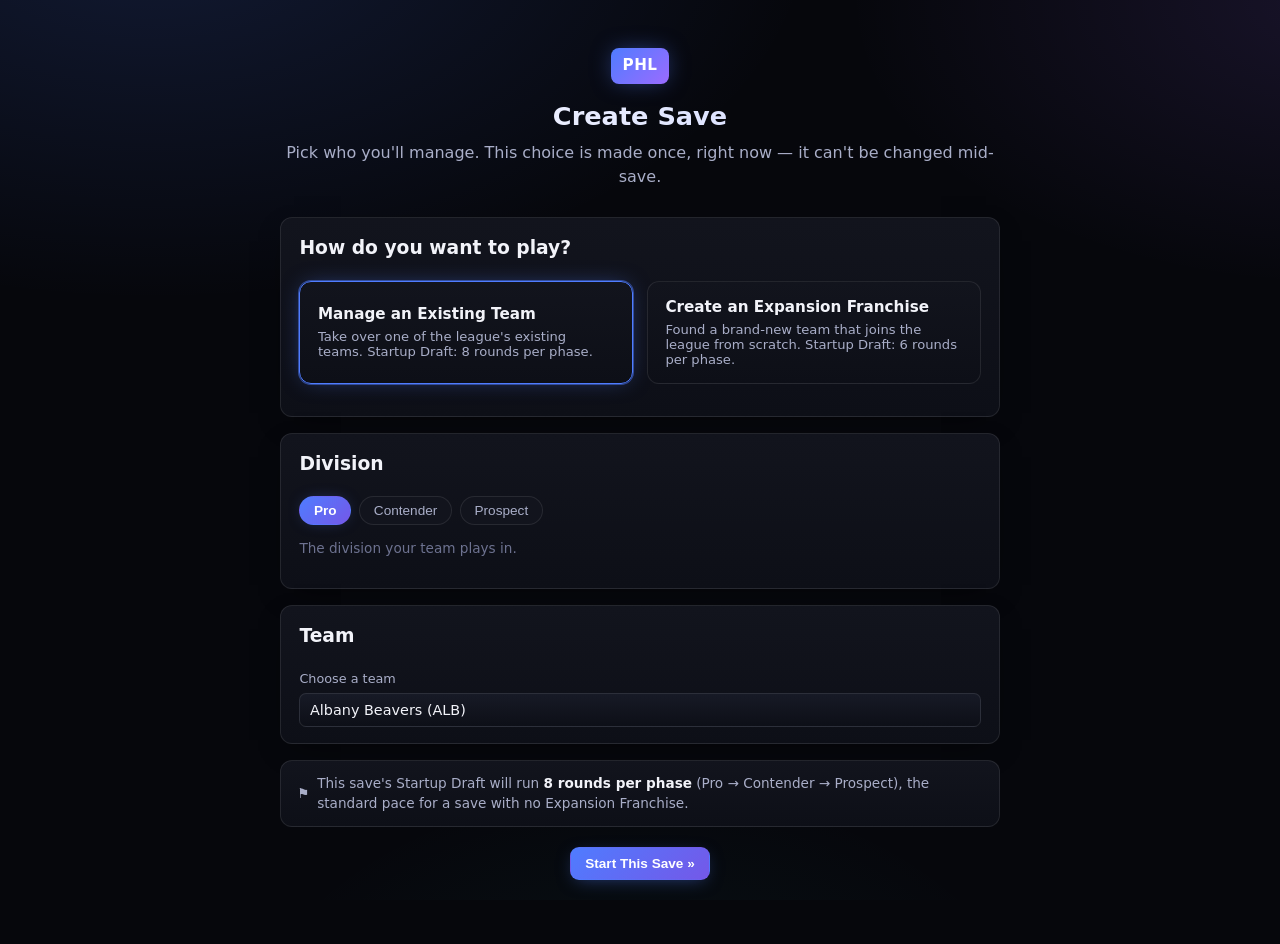
==== commit 80b40091: "PHL Logo addition" ====
--- a/create-save.html
+++ b/create-save.html
@@ -11,7 +11,10 @@
   <div class="wizard-page">
     <div class="wizard-shell">
       <div class="wizard-header">
-        <span class="wizard-brand-mark">PHL</span>
+        <span class="wizard-brand-mark">
+          <img class="brand-logo-img" src="https://phlstats.com/static/logo/PHLLogoWhite.png?v=20260715mobilelogo" alt="PHL" loading="lazy" onerror="this.parentElement.classList.add('brand-logo-fallback')">
+          <span class="brand-logo-fallback-text">PHL</span>
+        </span>
         <h1>Create Save</h1>
         <p>Pick who you'll manage. This choice is made once, right now &mdash; it can't be changed mid-save.</p>
       </div>
--- a/css/style.css
+++ b/css/style.css
@@ -120,7 +120,14 @@
   letter-spacing: 0.03em;
   font-size: 0.9rem;
   box-shadow: 0 0 18px -4px var(--glow-1-soft);
-}
+  display: flex;
+  align-items: center;
+  justify-content: center;
+}
+.sidebar-brand-mark .brand-logo-img { height: 1.5rem; width: auto; display: block; }
+.sidebar-brand-mark .brand-logo-fallback-text { display: none; }
+.sidebar-brand-mark.brand-logo-fallback .brand-logo-img { display: none; }
+.sidebar-brand-mark.brand-logo-fallback .brand-logo-fallback-text { display: inline; }
 .sidebar-brand-text {
   font-weight: 600;
   font-size: 0.8rem;
@@ -370,12 +377,40 @@
   border: 1px solid var(--border);
   background: var(--surface-3);
   color: var(--text-primary);
-  transition: border-color 0.15s ease, box-shadow 0.15s ease;
+  transition: border-color 0.15s ease, box-shadow 0.15s ease, background 0.15s ease;
 }
 input:focus, select:focus {
   outline: none;
   border-color: var(--glow-1);
   box-shadow: 0 0 0 3px rgba(79, 124, 255, 0.18);
+}
+
+/* ---------- Clean, custom-styled <select> dropdowns (site-wide) ---------- */
+select {
+  appearance: none;
+  -webkit-appearance: none;
+  -moz-appearance: none;
+  padding-right: 2.1rem;
+  background-image: linear-gradient(180deg, var(--surface-3), var(--surface-2)),
+    url("data:image/svg+xml;utf8,<svg xmlns='http://www.w3.org/2000/svg' width='10' height='6' viewBox='0 0 10 6'><path d='M1 1l4 4 4-4' fill='none' stroke='%238b96b8' stroke-width='1.6' stroke-linecap='round' stroke-linejoin='round'/></svg>");
+  background-repeat: no-repeat;
+  background-position: center, right 0.75rem center;
+  background-size: 100% 100%, 10px 6px;
+  cursor: pointer;
+  font-weight: 500;
+}
+select:hover {
+  border-color: var(--glow-1);
+  background-image: linear-gradient(180deg, var(--surface-2), var(--surface-3)),
+    url("data:image/svg+xml;utf8,<svg xmlns='http://www.w3.org/2000/svg' width='10' height='6' viewBox='0 0 10 6'><path d='M1 1l4 4 4-4' fill='none' stroke='%23cdd6f4' stroke-width='1.6' stroke-linecap='round' stroke-linejoin='round'/></svg>");
+}
+select:focus {
+  background-image: linear-gradient(180deg, var(--surface-3), var(--surface-2)),
+    url("data:image/svg+xml;utf8,<svg xmlns='http://www.w3.org/2000/svg' width='10' height='6' viewBox='0 0 10 6'><path d='M1 1l4 4 4-4' fill='none' stroke='%234f7cff' stroke-width='1.6' stroke-linecap='round' stroke-linejoin='round'/></svg>");
+}
+select option {
+  background: var(--surface-2);
+  color: var(--text-primary);
 }
 .form-actions { display: flex; gap: 0.5rem; margin-top: 0.9rem; flex-wrap: wrap; }
 
@@ -424,6 +459,8 @@
 .team-crest-plain { color: transparent; }
 .team-crest.crest-sm { --crest-size: 20px; border-radius: 6px; margin-right: 0.4rem; }
 .team-crest.crest-sm::after, .team-crest.crest-sm.crest-fallback::after { font-size: 0.56rem; }
+.team-crest.crest-md { --crest-size: 28px; border-radius: 8px; margin-right: 0.5rem; }
+.team-crest.crest-md::after, .team-crest.crest-md.crest-fallback::after { font-size: 0.68rem; }
 .team-crest.crest-lg { --crest-size: 44px; border-radius: 11px; margin-right: 0.65rem; }
 .team-crest.crest-lg::after, .team-crest.crest-lg.crest-fallback::after { font-size: 0.85rem; }
 .sidebar-team-badge .team-crest.crest-lg { margin-right: 0; }
@@ -552,6 +589,12 @@
   gap: 1rem;
 }
 .hub-section h4 { margin: 0 0 0.4rem; font-size: 0.85rem; color: var(--text-secondary); text-transform: uppercase; letter-spacing: 0.03em; }
+.hub-section-alert {
+  border: 1px solid var(--warning);
+  border-radius: var(--radius);
+  padding: 0.6rem 0.7rem;
+  background: rgba(255, 176, 32, 0.06);
+}
 .form-pills { display: flex; gap: 0.3rem; flex-wrap: wrap; }
 
 .tab-strip { display: flex; gap: 0.4rem; margin-bottom: 1rem; flex-wrap: wrap; }
@@ -606,25 +649,85 @@
   display: grid;
   grid-template-columns: 1fr auto 1fr auto;
   align-items: center;
-  padding: 0.3rem 0;
+  padding: 0.4rem 0.5rem;
   font-size: 0.88rem;
   font-variant-numeric: tabular-nums;
   border-bottom: 1px dashed var(--gridline);
-}
-.game-row[data-action="toggle-box"] { cursor: pointer; }
-.game-row[data-action="toggle-box"]:hover { background: rgba(79, 124, 255, 0.05); }
+  border-radius: 6px;
+  transition: background 0.15s ease;
+}
+.game-row[data-action="show-box"] { cursor: pointer; }
+.game-row[data-action="show-box"]:hover { background: rgba(79, 124, 255, 0.05); }
 .game-row:last-child { border-bottom: none; }
-.game-team:last-child { text-align: right; }
-.game-score { text-align: center; font-weight: 600; }
+.game-team { display: flex; align-items: center; }
+.game-team:last-child { justify-content: flex-end; text-align: right; }
+.game-score { text-align: center; font-weight: 600; padding: 0 0.5rem; }
 .game-upcoming .game-score { color: var(--text-muted); font-weight: 400; }
+.game-row-mine { border-left: 2px solid var(--glow-1); padding-left: 0.4rem; background: rgba(79, 124, 255, 0.06); }
 .boxscore-toggle { text-align: right; white-space: nowrap; }
 
-.boxscore { display: grid; grid-template-columns: 1fr 1fr; gap: 1rem; padding: 0.5rem 0 1rem; }
-.boxscore-team h5 { margin: 0 0 0.4rem; }
+.boxscore { display: grid; grid-template-columns: 1fr 1fr; gap: 1rem; padding: 0.75rem 0 1rem; }
+.boxscore-scoreline {
+  grid-column: 1 / -1;
+  display: flex;
+  align-items: center;
+  justify-content: space-between;
+  gap: 1rem;
+  background: linear-gradient(180deg, var(--surface-1), var(--surface-2));
+  border: 1px solid var(--border);
+  border-radius: var(--radius);
+  padding: 0.75rem 1rem;
+  margin-bottom: 0.25rem;
+}
+.boxscore-scoreline-team { display: flex; align-items: center; font-weight: 600; }
+.boxscore-scoreline-team:last-child { flex-direction: row-reverse; }
+.boxscore-scoreline-team:last-child .team-crest { margin-right: 0; margin-left: 0.5rem; }
+.boxscore-scoreline-score { font-size: 1.2rem; font-weight: 700; font-variant-numeric: tabular-nums; white-space: nowrap; }
+.boxscore-team {
+  background: var(--surface-1);
+  border: 1px solid var(--border);
+  border-radius: var(--radius);
+  padding: 0.65rem 0.75rem;
+}
+.boxscore-team h5 { margin: 0 0 0.5rem; display: flex; align-items: center; }
 .boxscore-team .data-table { margin-bottom: 0.5rem; }
 @media (max-width: 640px) {
   .boxscore { grid-template-columns: 1fr; }
-}
+  .boxscore-scoreline { flex-direction: column; text-align: center; }
+  .boxscore-scoreline-team:last-child { flex-direction: row; }
+}
+
+/* ---------- Startup Draft ---------- */
+.draft-phase-stepper { margin-bottom: 1rem; }
+.draft-phase-chip { cursor: default; opacity: 0.55; }
+.draft-phase-chip.chip-active { opacity: 1; }
+.draft-phase-done { opacity: 0.85; border-color: var(--good); color: var(--good); }
+.draft-status-card { margin-bottom: 1rem; }
+.draft-status-row {
+  display: flex;
+  align-items: center;
+  justify-content: space-between;
+  gap: 1.5rem;
+  flex-wrap: wrap;
+  margin-bottom: 0.75rem;
+}
+.draft-status-clock { display: flex; align-items: center; }
+.draft-status-clock-label { font-size: 0.75rem; text-transform: uppercase; letter-spacing: 0.04em; color: var(--text-secondary); }
+.draft-status-clock-team { font-size: 1.15rem; font-weight: 700; }
+.draft-status-progress { flex: 1; min-width: 220px; max-width: 360px; }
+.draft-status-progress .cap-bar { margin-top: 0.35rem; }
+.draft-roster-pills { display: flex; align-items: center; gap: 0.4rem; margin: 0.75rem 0; flex-wrap: wrap; }
+.draft-pool-card { padding-bottom: 0.5rem; }
+.draft-pool-toolbar { margin-bottom: 0.6rem; }
+.draft-pool-scroll { max-height: 420px; overflow-y: auto; border-radius: 8px; }
+.draft-pool-scroll .data-table thead th {
+  position: sticky;
+  top: 0;
+  background: var(--surface-1);
+  z-index: 1;
+}
+.draft-pool-top-pick { background: rgba(79, 124, 255, 0.08); }
+.draft-recent-picks-scroll { max-height: 320px; }
 
 /* ---------- Playoffs ---------- */
 .playoff-round { margin-bottom: 1.25rem; }
@@ -653,6 +756,16 @@
 }
 
 /* ---------- Leaderboards ---------- */
+.stats-toolbar {
+  display: flex;
+  align-items: center;
+  justify-content: space-between;
+  gap: 1rem;
+  flex-wrap: wrap;
+  margin-bottom: 1rem;
+}
+.stats-toolbar .tab-strip { margin-bottom: 0; }
+.stats-toolbar select { min-width: 160px; }
 .leaderboard-grid {
   display: grid;
   grid-template-columns: repeat(auto-fit, minmax(260px, 1fr));
@@ -779,7 +892,9 @@
 .wizard-shell { width: 100%; max-width: 720px; }
 .wizard-header { text-align: center; margin-bottom: 1.75rem; }
 .wizard-brand-mark {
-  display: inline-block;
+  display: inline-flex;
+  align-items: center;
+  justify-content: center;
   background: linear-gradient(135deg, var(--glow-1), var(--glow-2));
   color: white;
   font-weight: 700;
@@ -790,6 +905,10 @@
   margin-bottom: 0.85rem;
   box-shadow: 0 0 22px -4px var(--glow-1-soft);
 }
+.wizard-brand-mark .brand-logo-img { height: 1.7rem; width: auto; display: block; }
+.wizard-brand-mark .brand-logo-fallback-text { display: none; }
+.wizard-brand-mark.brand-logo-fallback .brand-logo-img { display: none; }
+.wizard-brand-mark.brand-logo-fallback .brand-logo-fallback-text { display: inline; }
 .wizard-header h1 {
   margin: 0 0 0.35rem;
   font-size: 1.6rem;
@@ -888,6 +1007,39 @@
 .inbox-item-title { font-weight: 600; display: flex; align-items: center; gap: 0.4rem; flex-wrap: wrap; }
 .inbox-item-text { margin-top: 0.15rem; }
 
+/* ---------- League Log ---------- */
+.log-list { display: grid; gap: 0.5rem; }
+.log-item {
+  display: flex;
+  gap: 0.75rem;
+  align-items: center;
+  background: linear-gradient(180deg, var(--surface-1), var(--surface-2));
+  border: 1px solid var(--border);
+  border-radius: var(--radius);
+  padding: 0.65rem 0.9rem;
+}
+.log-item-icon {
+  flex: 0 0 auto;
+  width: 28px;
+  height: 28px;
+  border-radius: 8px;
+  background: var(--surface-3);
+  display: flex;
+  align-items: center;
+  justify-content: center;
+  font-size: 0.95rem;
+  font-weight: 700;
+  color: var(--text-secondary);
+}
+.log-item-trade .log-item-icon { color: var(--glow-1); }
+.log-item-signing .log-item-icon { color: var(--good); }
+.log-item-release .log-item-icon { color: var(--critical); }
+.log-item-promotion .log-item-icon { color: var(--glow-2); }
+.log-item-body { flex: 1; min-width: 0; }
+.log-item-teams { font-weight: 600; display: flex; align-items: center; gap: 0.35rem; flex-wrap: wrap; }
+.log-item-detail { margin-top: 0.15rem; }
+.log-item-season { flex: 0 0 auto; }
+
 /* ---------- Scrims / chemistry ---------- */
 .chemistry-card { }
 .chemistry-header { display: flex; align-items: center; justify-content: space-between; margin-bottom: 0.5rem; }
@@ -918,6 +1070,14 @@
 
 /* ---------- Roster minimum warning (Team Management tab) ---------- */
 .roster-min-warning { border-color: var(--critical); }
+
+/* ---------- Team Management: season stats card ---------- */
+.stats-card-header { display: flex; align-items: center; justify-content: space-between; gap: 1rem; flex-wrap: wrap; margin-bottom: 0.5rem; }
+.stats-card-header h3 { margin: 0; }
+.stats-mode-strip { margin-bottom: 0; }
+.stats-sortable { cursor: pointer; user-select: none; white-space: nowrap; }
+.stats-sortable:hover { color: var(--text-primary); }
+.stats-sort-active { color: var(--glow-1); }
 
 /* ---------- Expansion Franchise logo upload preview ---------- */
 .logo-upload-preview { margin-top: 0.5rem; }
@@ -982,3 +1142,55 @@
 @media (max-width: 480px) {
   .toast-stack { left: 1rem; right: 1rem; max-width: none; }
 }
+
+/* ---------- Box score pop-up modal (js/boxscoreModal.js) ---------- */
+.modal-overlay {
+  position: fixed;
+  inset: 0;
+  background: rgba(4, 5, 10, 0.72);
+  backdrop-filter: blur(2px);
+  display: flex;
+  align-items: center;
+  justify-content: center;
+  z-index: 5000;
+  padding: 1.5rem;
+  animation: modal-fade-in 0.15s ease;
+}
+@keyframes modal-fade-in { from { opacity: 0; } to { opacity: 1; } }
+.modal-box {
+  background: linear-gradient(180deg, var(--surface-1), var(--surface-2));
+  border: 1px solid var(--border-strong);
+  border-radius: var(--radius-lg);
+  box-shadow: var(--shadow-lift), 0 0 30px -10px var(--glow-1-soft);
+  max-width: 480px;
+  width: 100%;
+  max-height: 85vh;
+  display: flex;
+  flex-direction: column;
+  overflow: hidden;
+}
+.modal-box-wide { max-width: 760px; }
+.modal-box-header {
+  display: flex;
+  align-items: center;
+  justify-content: space-between;
+  padding: 1rem 1.25rem;
+  border-bottom: 1px solid var(--border);
+}
+.modal-box-header h3 { margin: 0; }
+.modal-close {
+  background: none;
+  border: none;
+  color: var(--text-muted);
+  cursor: pointer;
+  font-size: 1.4rem;
+  line-height: 1;
+  padding: 0;
+}
+.modal-close:hover { color: var(--text-primary); }
+.modal-box-body { padding: 1rem 1.25rem 1.25rem; overflow-y: auto; }
+.modal-game-heading { text-align: center; margin: 0 0 0.5rem; font-size: 1.1rem; }
+.modal-divider { border: none; border-top: 1px dashed var(--gridline); margin: 1.25rem 0; }
+@media (max-width: 640px) {
+  .modal-box { max-height: 92vh; }
+}
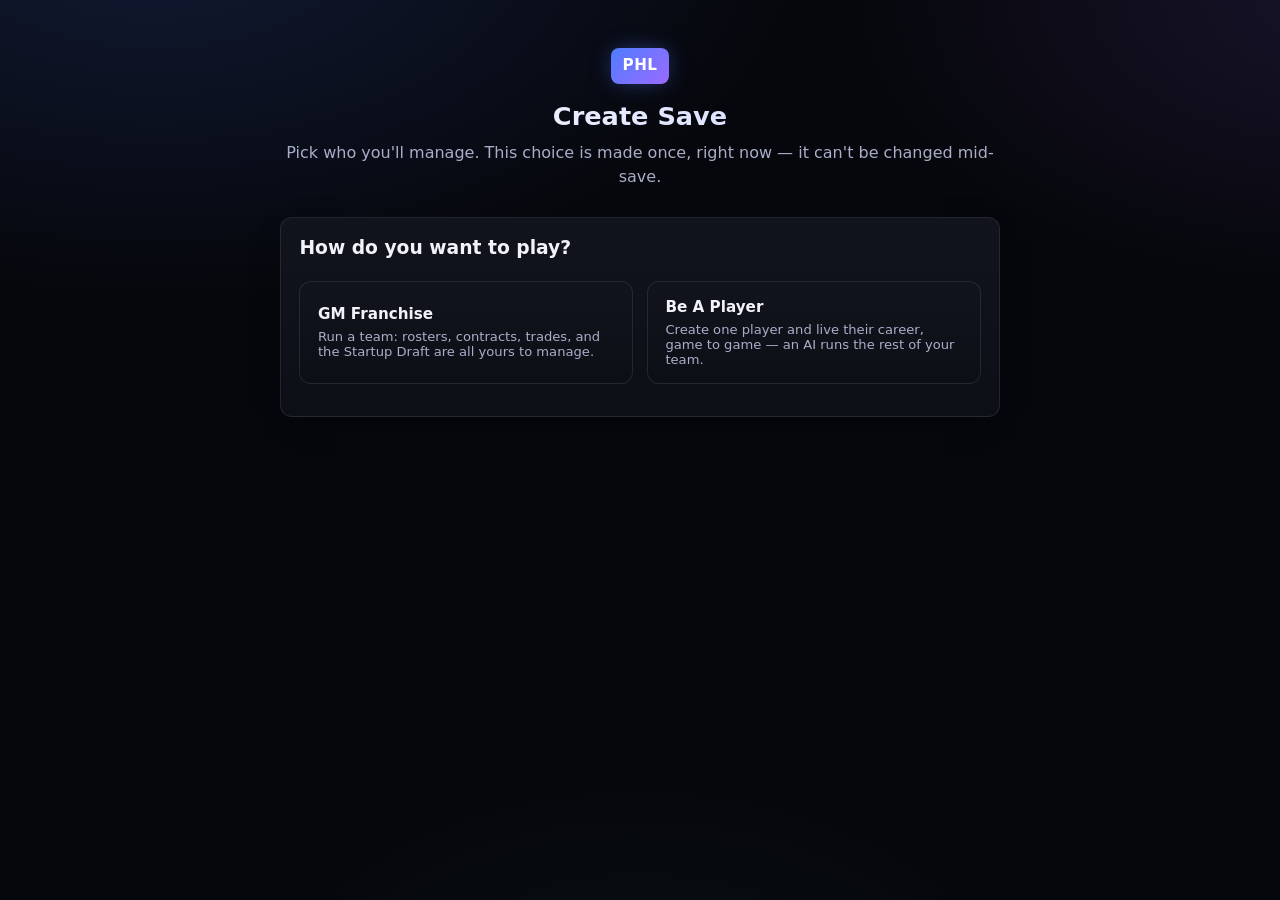
==== commit 0eecb2c5: "be a player" ====
--- a/create-save.html
+++ b/create-save.html
@@ -12,7 +12,7 @@
     <div class="wizard-shell">
       <div class="wizard-header">
         <span class="wizard-brand-mark">
-          <img class="brand-logo-img" src="https://phlstats.com/static/logo/PHLLogoWhite.png?v=20260715mobilelogo" alt="PHL" loading="lazy" onerror="this.parentElement.classList.add('brand-logo-fallback')">
+          <img class="brand-logo-img" src="https://phlstats.com/teamlogo/LeagueLogos/Shield.png?v=1774302670" alt="PHL" loading="lazy" onerror="this.parentElement.classList.add('brand-logo-fallback')">
           <span class="brand-logo-fallback-text">PHL</span>
         </span>
         <h1>Create Save</h1>
@@ -28,6 +28,7 @@
   <script src="js/toast.js"></script>
   <script src="js/starterData.js"></script>
   <script src="js/state.js"></script>
+  <script src="js/careerMode.js"></script>
   <script src="js/createSave.js"></script>
 </body>
 </html>
--- a/css/style.css
+++ b/css/style.css
@@ -112,20 +112,25 @@
   padding: 0.2rem 0.4rem 1.1rem;
 }
 .sidebar-brand-mark {
-  background: linear-gradient(135deg, var(--glow-1), var(--glow-2));
   color: white;
   font-weight: 700;
-  padding: 0.35rem 0.6rem;
   border-radius: 8px;
   letter-spacing: 0.03em;
   font-size: 0.9rem;
+  display: flex;
+  align-items: center;
+  justify-content: center;
+}
+/* The real logo is a standalone shield crest (its own red/white/blue
+   artwork), so it sits on its own rather than inside the gradient badge box
+   — that box is reserved for the plain-text fallback below. */
+.sidebar-brand-mark .brand-logo-img { height: 2.3rem; width: auto; display: block; }
+.sidebar-brand-mark .brand-logo-fallback-text { display: none; }
+.sidebar-brand-mark.brand-logo-fallback {
+  background: linear-gradient(135deg, var(--glow-1), var(--glow-2));
+  padding: 0.35rem 0.6rem;
   box-shadow: 0 0 18px -4px var(--glow-1-soft);
-  display: flex;
-  align-items: center;
-  justify-content: center;
-}
-.sidebar-brand-mark .brand-logo-img { height: 1.5rem; width: auto; display: block; }
-.sidebar-brand-mark .brand-logo-fallback-text { display: none; }
+}
 .sidebar-brand-mark.brand-logo-fallback .brand-logo-img { display: none; }
 .sidebar-brand-mark.brand-logo-fallback .brand-logo-fallback-text { display: inline; }
 .sidebar-brand-text {
@@ -318,9 +323,10 @@
   background: var(--surface-3);
   border: 1px solid var(--border);
   color: var(--text-primary);
-  padding: 0.5rem 0.9rem;
-  border-radius: 9px;
-  font-size: 0.85rem;
+  padding: 0.75rem 1.4rem;
+  border-radius: 11px;
+  font-size: 0.98rem;
+  font-weight: 500;
   cursor: pointer;
   transition: border-color 0.15s ease, box-shadow 0.15s ease, transform 0.1s ease;
 }
@@ -330,13 +336,13 @@
   background: linear-gradient(135deg, var(--glow-1), #7458e8);
   border-color: transparent;
   color: white;
-  font-weight: 600;
+  font-weight: 700;
   box-shadow: 0 4px 18px -6px var(--glow-1-soft);
 }
 .btn-primary:hover { filter: brightness(1.1); box-shadow: 0 4px 22px -4px var(--glow-1-soft), 0 0 0 1px rgba(255, 255, 255, 0.08); }
 .btn-danger { color: var(--critical); }
 .btn-danger:hover { border-color: var(--critical); box-shadow: 0 0 14px -7px rgba(255, 92, 108, 0.5); }
-.btn-sm { padding: 0.3rem 0.6rem; font-size: 0.78rem; }
+.btn-sm { padding: 0.5rem 0.95rem; font-size: 0.86rem; }
 .btn[disabled] { opacity: 0.45; cursor: not-allowed; box-shadow: none; }
 
 .action-row {
@@ -619,6 +625,11 @@
 
 .filter-bar { display: flex; gap: 0.6rem; flex-wrap: wrap; margin-bottom: 1rem; }
 .filter-bar select { min-width: 140px; }
+.filt-search, .fa-search-input {
+  min-width: 220px;
+  flex: 1 1 220px;
+}
+.fa-search-input { max-width: 320px; }
 
 /* ---------- Schedule ---------- */
 .schedule-layout { display: grid; grid-template-columns: 300px 1fr; gap: 1rem; align-items: start; }
@@ -767,9 +778,15 @@
 .stats-toolbar .tab-strip { margin-bottom: 0; }
 .stats-toolbar select { min-width: 160px; }
 .leaderboard-grid {
-  display: grid;
-  grid-template-columns: repeat(auto-fit, minmax(260px, 1fr));
+  /* Flexbox rather than a fixed/auto-fit grid — a grid's last row leaves an
+     empty gap whenever the card count doesn't divide evenly into however
+     many columns happen to fit (e.g. 6 leaderboard cards at 4-columns-wide
+     leaves row 2 with just 2 cards and a big blank space). Flex-wrap lets
+     whatever ends up on the last row grow to fill it instead. */
+  display: flex;
+  flex-wrap: wrap;
   gap: 1rem;
+  align-items: flex-start;
 }
 .leaderboard-card {
   background: linear-gradient(180deg, var(--surface-1), var(--surface-2));
@@ -777,6 +794,8 @@
   border-radius: var(--radius);
   padding: 0.85rem 1rem;
   box-shadow: var(--shadow-lift);
+  flex: 1 1 300px;
+  min-width: 260px;
 }
 .leaderboard-card h4 { margin-top: 0; }
 
@@ -832,6 +851,14 @@
   margin-bottom: 0.5rem;
 }
 .offer-panel-info { display: flex; flex-direction: column; gap: 0.3rem; }
+.offer-nmc-row {
+  display: flex;
+  align-items: center;
+  gap: 0.4rem;
+  margin: 0.4rem 0 0.6rem;
+  font-weight: 500;
+}
+.offer-nmc-row input[type="checkbox"] { width: auto; }
 
 /* ---------- Trades ---------- */
 .trade-columns {
@@ -895,18 +922,23 @@
   display: inline-flex;
   align-items: center;
   justify-content: center;
-  background: linear-gradient(135deg, var(--glow-1), var(--glow-2));
   color: white;
   font-weight: 700;
-  padding: 0.4rem 0.7rem;
   border-radius: 8px;
   letter-spacing: 0.03em;
   font-size: 0.95rem;
   margin-bottom: 0.85rem;
+}
+/* The real logo is a standalone shield crest, so it sits on its own rather
+   than inside the gradient badge box — that box is reserved for the
+   plain-text fallback below. */
+.wizard-brand-mark .brand-logo-img { height: 2.6rem; width: auto; display: block; }
+.wizard-brand-mark .brand-logo-fallback-text { display: none; }
+.wizard-brand-mark.brand-logo-fallback {
+  background: linear-gradient(135deg, var(--glow-1), var(--glow-2));
+  padding: 0.4rem 0.7rem;
   box-shadow: 0 0 22px -4px var(--glow-1-soft);
 }
-.wizard-brand-mark .brand-logo-img { height: 1.7rem; width: auto; display: block; }
-.wizard-brand-mark .brand-logo-fallback-text { display: none; }
 .wizard-brand-mark.brand-logo-fallback .brand-logo-img { display: none; }
 .wizard-brand-mark.brand-logo-fallback .brand-logo-fallback-text { display: inline; }
 .wizard-header h1 {
@@ -1059,6 +1091,21 @@
 }
 .scrim-lineup { display: flex; gap: 0.4rem; flex-wrap: wrap; }
 
+/* ---------- Strategy ---------- */
+.strategy-grid { display: flex; flex-wrap: wrap; gap: 1rem; }
+.strategy-card {
+  background: linear-gradient(180deg, var(--surface-1), var(--surface-2));
+  border: 1px solid var(--border);
+  border-radius: var(--radius);
+  padding: 0.85rem 1rem;
+  box-shadow: var(--shadow-lift);
+  flex: 1 1 300px;
+  min-width: 260px;
+}
+.strategy-card-active { border-color: var(--glow-2); box-shadow: 0 0 22px -10px var(--glow-2-soft); }
+.strategy-card-head { display: flex; align-items: center; justify-content: space-between; gap: 0.5rem; }
+.strategy-card-head h4 { margin: 0; }
+
 /* ---------- MVP / awards ---------- */
 .pill-mvp { border-color: var(--series-yellow); color: var(--series-yellow); font-weight: 600; box-shadow: 0 0 10px -6px rgba(240, 180, 41, 0.5); }
 .mvp-card h4 { margin: 0.4rem 0 0.1rem; }
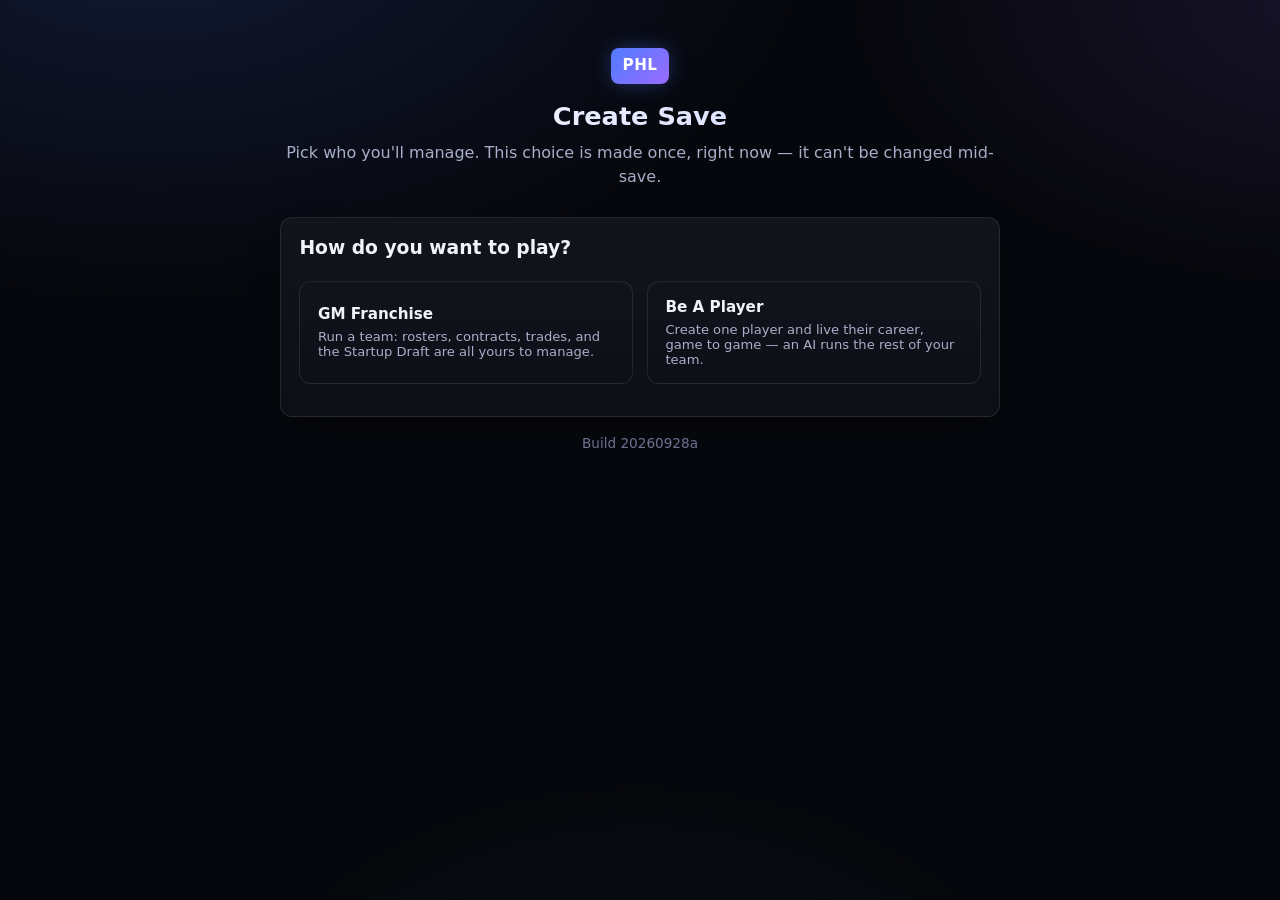
==== commit c019f23c: "a" ====
--- a/create-save.html
+++ b/create-save.html
@@ -5,7 +5,7 @@
 <meta name="viewport" content="width=device-width, initial-scale=1.0">
 <title>Create Save — PHL Franchise Simulator</title>
 <link rel="icon" type="image/svg+xml" href="favicon.svg">
-<link rel="stylesheet" href="css/style.css">
+<link rel="stylesheet" href="css/style.css?v=20260928a">
 </head>
 <body>
   <div class="wizard-page">
@@ -19,16 +19,18 @@
         <p>Pick who you'll manage. This choice is made once, right now &mdash; it can't be changed mid-save.</p>
       </div>
       <div id="wizard-root"></div>
+      <p class="muted small" style="text-align:center;margin-top:1rem">Build 20260928a</p>
     </div>
   </div>
 
   <!-- Plain scripts (no ES modules), same pattern as index.html — this page
        only needs enough of the stack to read/write the shared save. -->
-  <script src="js/utils.js"></script>
-  <script src="js/toast.js"></script>
-  <script src="js/starterData.js"></script>
-  <script src="js/state.js"></script>
-  <script src="js/careerMode.js"></script>
-  <script src="js/createSave.js"></script>
+  <script src="js/utils.js?v=20260928a"></script>
+  <script src="js/toast.js?v=20260928a"></script>
+  <script src="js/starterData.js?v=20260928a"></script>
+  <script src="js/state.js?v=20260928a"></script>
+  <script src="js/startupDraft.js?v=20260928a"></script>
+  <script src="js/careerMode.js?v=20260928a"></script>
+  <script src="js/createSave.js?v=20260928a"></script>
 </body>
 </html>
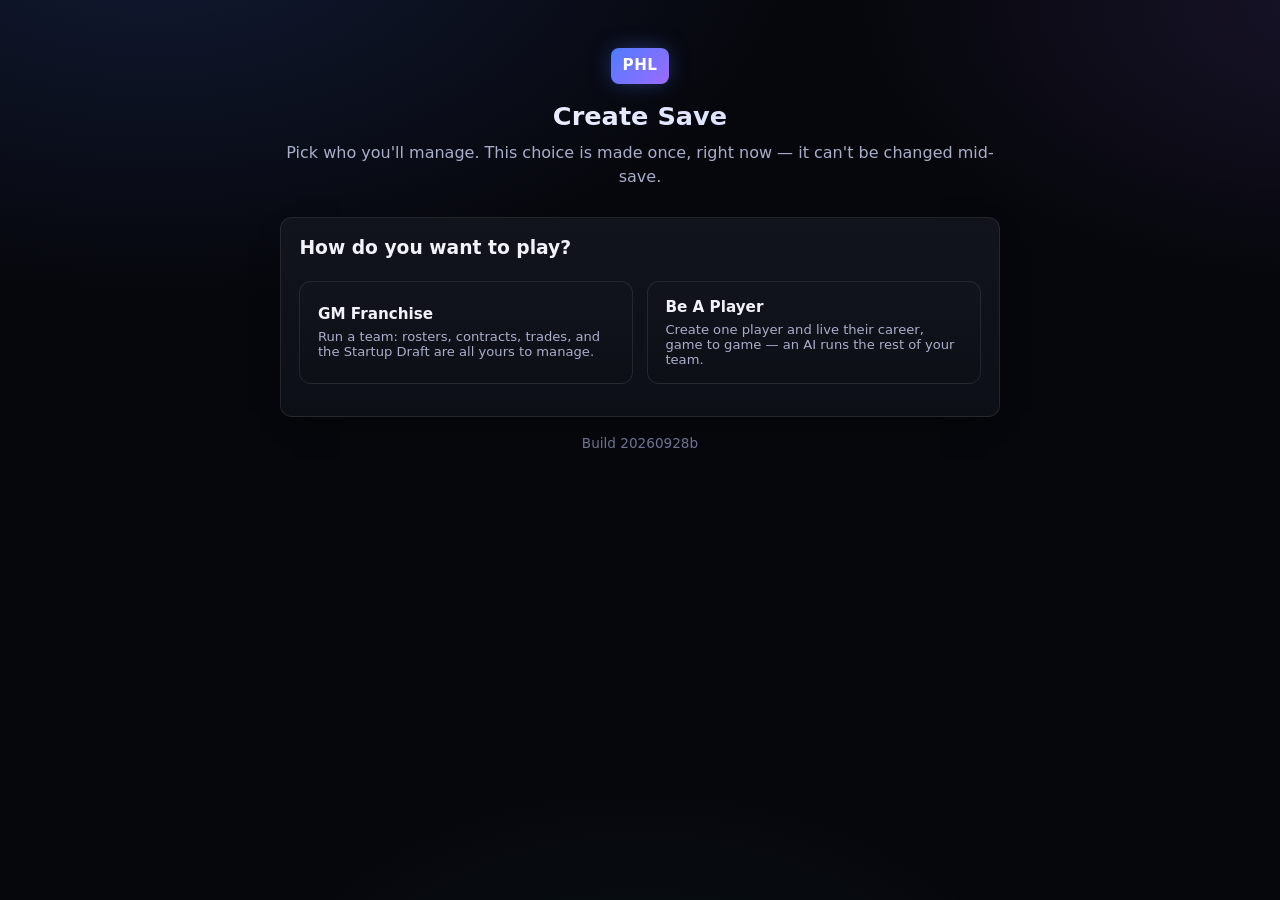
==== commit bb7c49dc: "i wan die" ====
--- a/create-save.html
+++ b/create-save.html
@@ -5,7 +5,7 @@
 <meta name="viewport" content="width=device-width, initial-scale=1.0">
 <title>Create Save — PHL Franchise Simulator</title>
 <link rel="icon" type="image/svg+xml" href="favicon.svg">
-<link rel="stylesheet" href="css/style.css?v=20260928a">
+<link rel="stylesheet" href="css/style.css?v=20260928b">
 </head>
 <body>
   <div class="wizard-page">
@@ -19,18 +19,18 @@
         <p>Pick who you'll manage. This choice is made once, right now &mdash; it can't be changed mid-save.</p>
       </div>
       <div id="wizard-root"></div>
-      <p class="muted small" style="text-align:center;margin-top:1rem">Build 20260928a</p>
+      <p class="muted small" style="text-align:center;margin-top:1rem">Build 20260928b</p>
     </div>
   </div>
 
   <!-- Plain scripts (no ES modules), same pattern as index.html — this page
        only needs enough of the stack to read/write the shared save. -->
-  <script src="js/utils.js?v=20260928a"></script>
-  <script src="js/toast.js?v=20260928a"></script>
-  <script src="js/starterData.js?v=20260928a"></script>
-  <script src="js/state.js?v=20260928a"></script>
-  <script src="js/startupDraft.js?v=20260928a"></script>
-  <script src="js/careerMode.js?v=20260928a"></script>
-  <script src="js/createSave.js?v=20260928a"></script>
+  <script src="js/utils.js?v=20260928b"></script>
+  <script src="js/toast.js?v=20260928b"></script>
+  <script src="js/starterData.js?v=20260928b"></script>
+  <script src="js/state.js?v=20260928b"></script>
+  <script src="js/startupDraft.js?v=20260928b"></script>
+  <script src="js/careerMode.js?v=20260928b"></script>
+  <script src="js/createSave.js?v=20260928b"></script>
 </body>
 </html>
--- a/css/style.css
+++ b/css/style.css
@@ -144,8 +144,8 @@
   background: linear-gradient(180deg, rgba(79, 124, 255, 0.08), rgba(255, 255, 255, 0.02));
   border: 1px solid rgba(255, 255, 255, 0.08);
   border-radius: var(--radius);
-  padding: 0.9rem 0.75rem;
-  margin-bottom: 1.1rem;
+  padding: 0.7rem 0.75rem;
+  margin-bottom: 0.9rem;
   text-align: center;
 }
 .sidebar-team-badge {
@@ -182,8 +182,8 @@
   background: transparent;
   border: none;
   border-radius: 9px;
-  padding: 0.55rem 0.65rem;
-  font-size: 0.85rem;
+  padding: 0.44rem 0.65rem;
+  font-size: 0.84rem;
   color: #b6b9d4;
   cursor: pointer;
   text-align: left;
@@ -197,9 +197,13 @@
   font-weight: 600;
   box-shadow: inset 2px 0 0 var(--glow-1), 0 0 16px -8px var(--glow-1-soft);
 }
-.nav-icon { font-size: 0.95rem; width: 1.1rem; text-align: center; flex: 0 0 auto; }
-
-.sidebar-bottom { padding-top: 0.75rem; margin-top: 0.5rem; border-top: 1px solid rgba(255, 255, 255, 0.08); }
+.nav-icon { width: 1.05rem; height: 1.05rem; flex: 0 0 auto; opacity: 0.85; }
+.nav-item-active .nav-icon, .nav-item:hover .nav-icon { opacity: 1; }
+.nav-group { display: flex; flex-direction: column; gap: 0.1rem; }
+.nav-group + .nav-group { margin-top: 0.7rem; }
+.nav-group .sidebar-section-label { padding-top: 0.1rem; }
+
+.sidebar-bottom { padding-top: 0.6rem; margin-top: 0.5rem; border-top: 1px solid rgba(255, 255, 255, 0.08); display: flex; flex-direction: column; gap: 0.3rem; }
 .btn-sidebar-action {
   width: 100%;
   display: flex;
@@ -302,8 +306,11 @@
 .tab-panel-active { display: block; }
 
 .app-footer {
-  text-align: center;
-  padding: 1.5rem 1rem 2.5rem;
+  max-width: 1200px;
+  width: 100%;
+  padding: 1.5rem 1.4rem 2.5rem;
+  border-top: 1px solid var(--border);
+  margin-top: 1rem;
 }
 
 .panel-header {
@@ -879,32 +886,81 @@
 
 @media (max-width: 900px) {
   .app-shell { flex-direction: column; }
+  /* Sidebar collapses into a sticky top bar: brand + your team/player +
+     save on one row, then a horizontally scrolling row of labeled tabs. */
   .sidebar {
     width: 100%;
     flex: 0 0 auto;
     height: auto;
-    position: static;
+    position: sticky;
+    top: 0;
+    z-index: 20;
     flex-direction: row;
+    flex-wrap: wrap;
     align-items: center;
-    padding: 0.6rem 0.75rem;
-    overflow-x: auto;
-    gap: 0.75rem;
+    padding: 0.5rem 0.75rem 0.4rem;
+    overflow: visible;
+    gap: 0.5rem 0.6rem;
   }
   .sidebar-brand { padding: 0; }
+  .sidebar-brand-mark .brand-logo-img { height: 1.8rem; }
   .sidebar-brand-text { display: none; }
-  .sidebar-franchise { margin-bottom: 0; padding: 0.4rem 0.6rem; white-space: nowrap; }
-  .sidebar-team-badge { width: 30px; height: 30px; margin: 0; }
+  .sidebar-franchise {
+    margin-bottom: 0;
+    padding: 0.3rem 0.6rem;
+    white-space: nowrap;
+    display: flex;
+    align-items: center;
+    gap: 0.5rem;
+    text-align: left;
+    flex: 1 1 auto;
+    min-width: 0;
+  }
+  .sidebar-team-badge { width: 28px; height: 28px; margin: 0; }
+  .sidebar-team-badge .team-crest.crest-lg { width: 28px; height: 28px; font-size: 0.55rem; }
+  .sidebar-team-name { font-size: 0.8rem; overflow: hidden; text-overflow: ellipsis; }
+  .sidebar-team-sub { display: none; }
   .sidebar-section-label { display: none; }
-  .sidebar-nav { flex-direction: row; overflow-x: auto; flex: 0 0 auto; }
-  .nav-item span:last-child { display: none; }
-  .nav-item { padding: 0.5rem; }
-  .sidebar-bottom { border-top: none; padding-top: 0; margin-top: 0; }
-  .btn-sidebar-action span:last-child { display: none; }
-  .btn-sidebar-action { width: auto; padding: 0.5rem; }
+  .sidebar-nav {
+    order: 3;
+    width: 100%;
+    flex-direction: row;
+    overflow-x: auto;
+    flex: 0 0 100%;
+    gap: 0.25rem;
+    scrollbar-width: none;
+    -webkit-overflow-scrolling: touch;
+  }
+  .sidebar-nav::-webkit-scrollbar { display: none; }
+  .nav-group { flex-direction: row; gap: 0.25rem; }
+  .nav-group + .nav-group { margin-top: 0; padding-left: 0.35rem; margin-left: 0.1rem; border-left: 1px solid rgba(255, 255, 255, 0.08); }
+  .nav-item { padding: 0.4rem 0.6rem; font-size: 0.78rem; gap: 0.4rem; }
+  .nav-item-active { box-shadow: inset 0 -2px 0 var(--glow-1); }
+  .sidebar-bottom { border-top: none; padding-top: 0; margin-top: 0; order: 2; }
+  .sidebar-bottom { flex-direction: row; }
+  .sidebar-bottom .nav-label { display: none; }
+  .btn-sidebar-action { width: auto; padding: 0.45rem; }
+  .top-header { position: static; padding: 0.7rem 1rem; }
+  .app-main { padding: 1rem; }
 }
 
 @media (max-width: 640px) {
-  .top-header { flex-direction: column; align-items: flex-start; gap: 0.5rem; }
+  .top-header { flex-direction: column; flex-wrap: nowrap; align-items: stretch; gap: 0.5rem; backdrop-filter: none; -webkit-backdrop-filter: none; }
+  /* Wide tables scroll inside their own card instead of the whole page. */
+  .top-header > * { min-width: 0; }
+  /* Wide tables scroll sideways on their own instead of dragging the
+     whole page wider than the screen. */
+  .tab-panel .data-table { display: block; overflow-x: auto; max-width: 100%; }
+  /* Header stats become one swipeable row instead of wrapping into a
+     block that pushed the page content off the first screen. */
+  .top-header-stats { flex-wrap: nowrap; overflow-x: auto; scrollbar-width: none; }
+  .top-header-stats::-webkit-scrollbar { display: none; }
+  .stat-pill { flex: 0 0 auto; }
+  /* Advance Week floats bottom-right so it's always one tap away. */
+  .header-advance { position: fixed; right: 1rem; bottom: 1rem; z-index: 30; flex-direction: column; align-items: flex-end; }
+  .header-advance .btn-advance { box-shadow: 0 8px 24px -6px var(--glow-1-soft), 0 0 0 1px rgba(255, 255, 255, 0.06); padding: 0.75rem 1.1rem; }
+  .header-block-warning { max-width: 70vw; order: -1; }
+  .app-footer { padding-bottom: 5.5rem; }
   .form-grid { grid-template-columns: 1fr; }
 }
 
@@ -1241,3 +1297,17 @@
 @media (max-width: 640px) {
   .modal-box { max-height: 92vh; }
 }
+
+/* ---------- Teams grid: whole card opens the team page ---------- */
+.team-card-clickable { cursor: pointer; transition: transform 0.15s ease, border-color 0.15s ease, box-shadow 0.15s ease; }
+.team-card-clickable:hover { transform: translateY(-2px); box-shadow: var(--shadow-lift), 0 0 18px -10px var(--glow-1-soft); }
+.team-card-clickable:focus-within { outline: 2px solid var(--glow-1); outline-offset: 2px; }
+
+/* ---------- Keyboard focus visibility ---------- */
+.nav-item:focus-visible, .btn:focus-visible, .chip:focus-visible, .mode-card:focus-visible {
+  outline: 2px solid var(--glow-1);
+  outline-offset: 2px;
+}
+
+/* ---------- Pill inside an active chip stays legible ---------- */
+.chip-active .muted { color: rgba(255, 255, 255, 0.75); }
